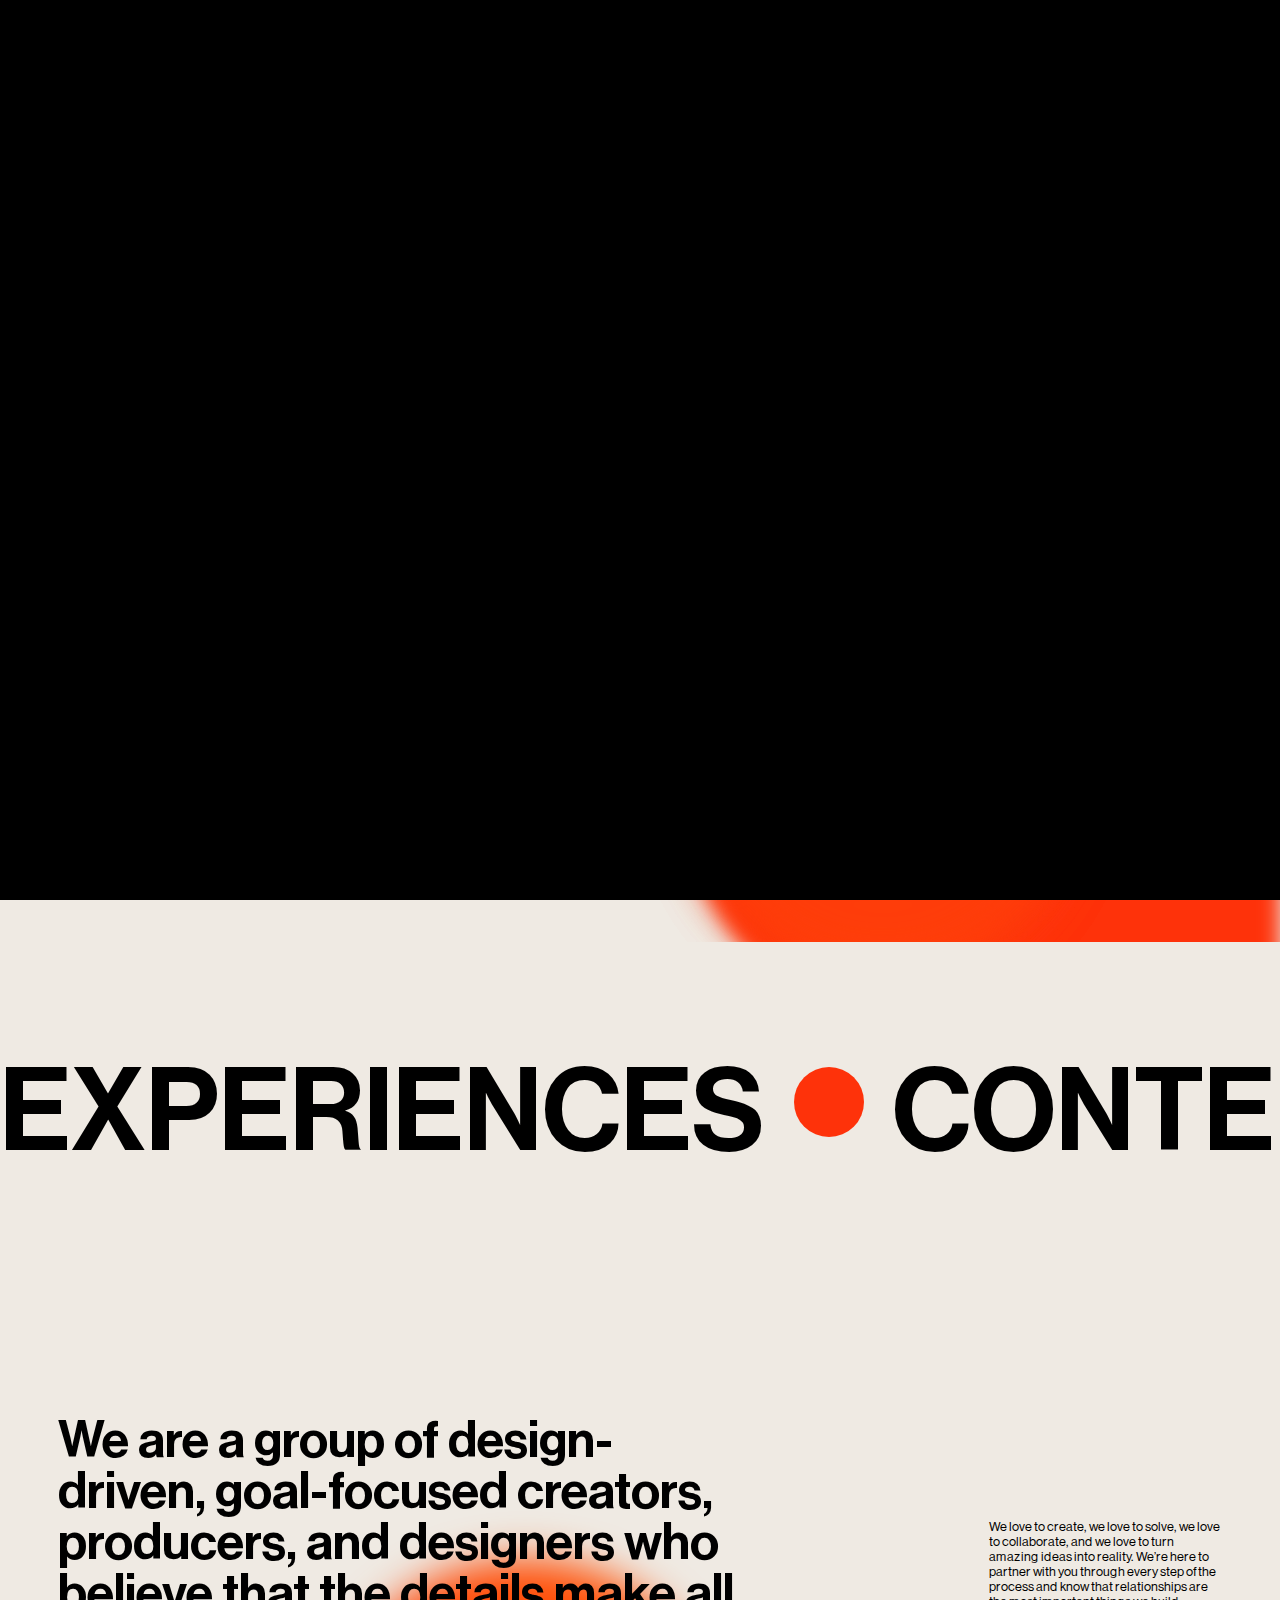
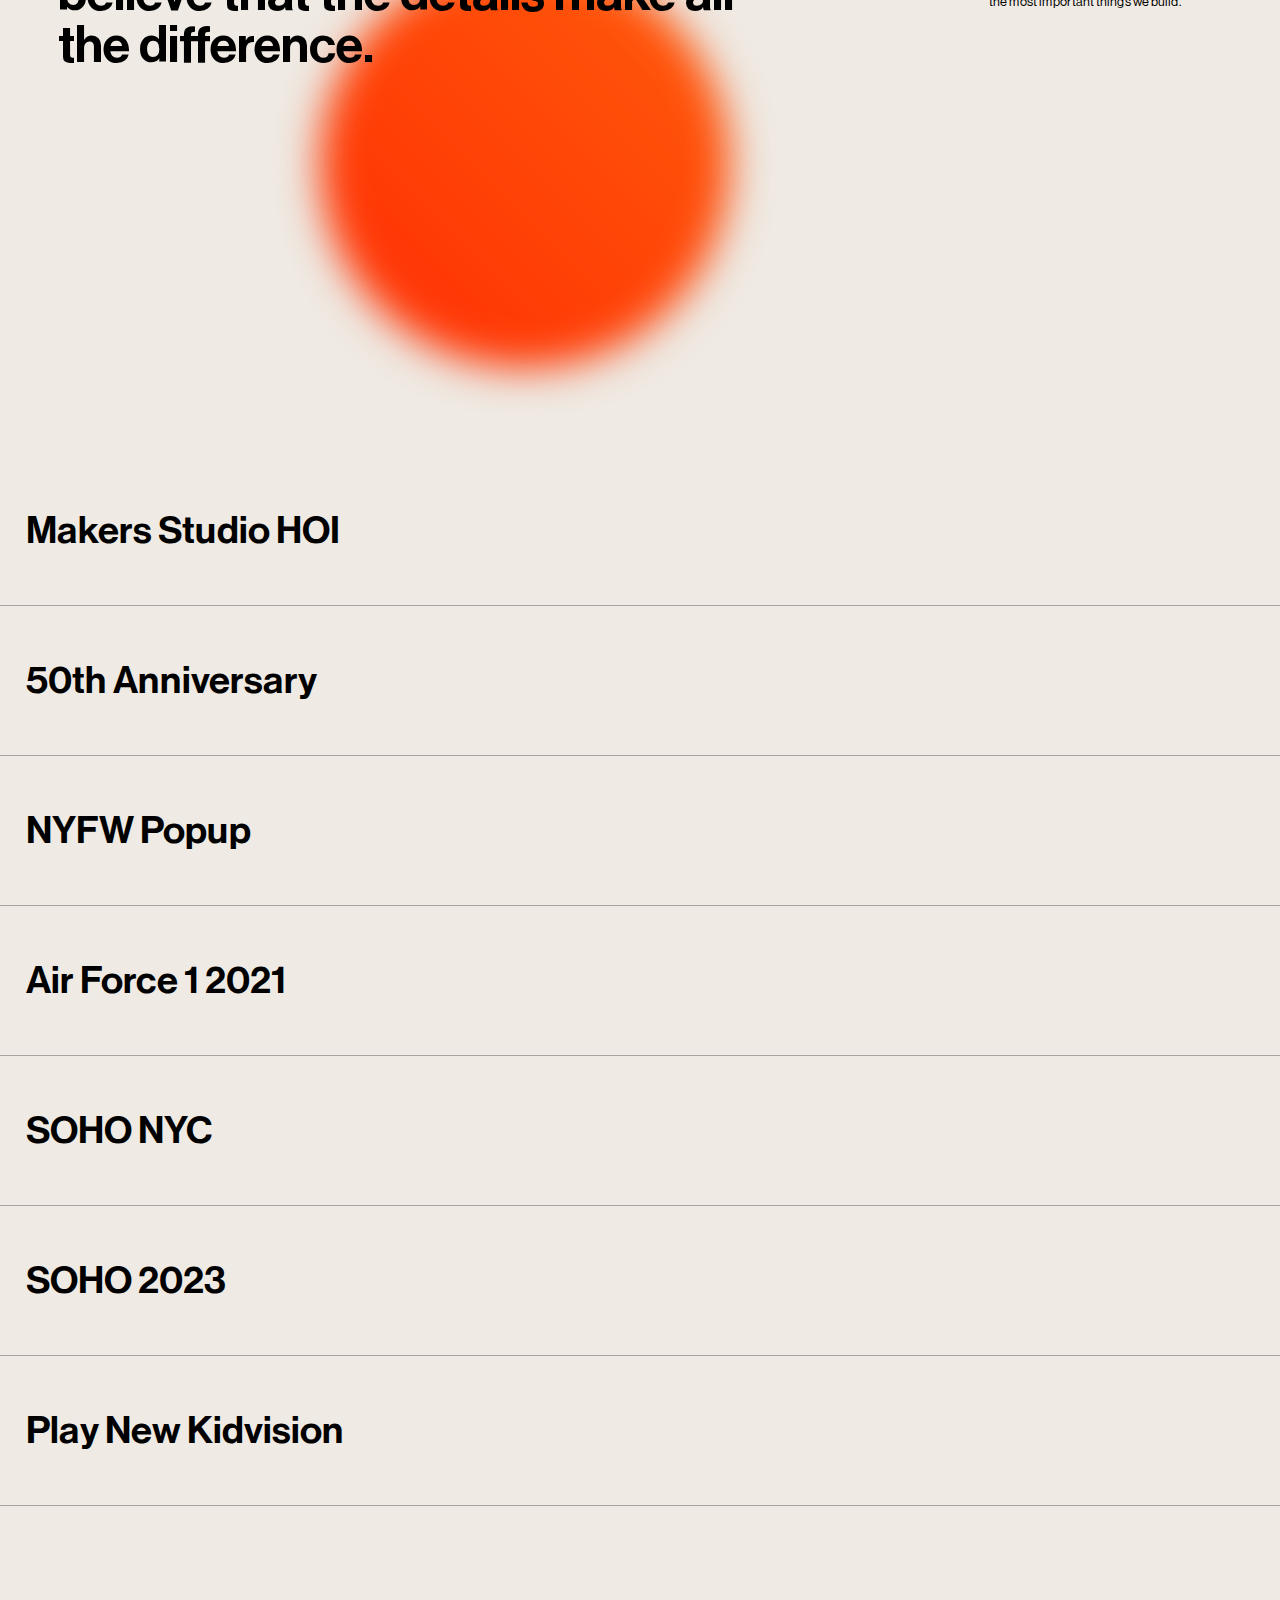
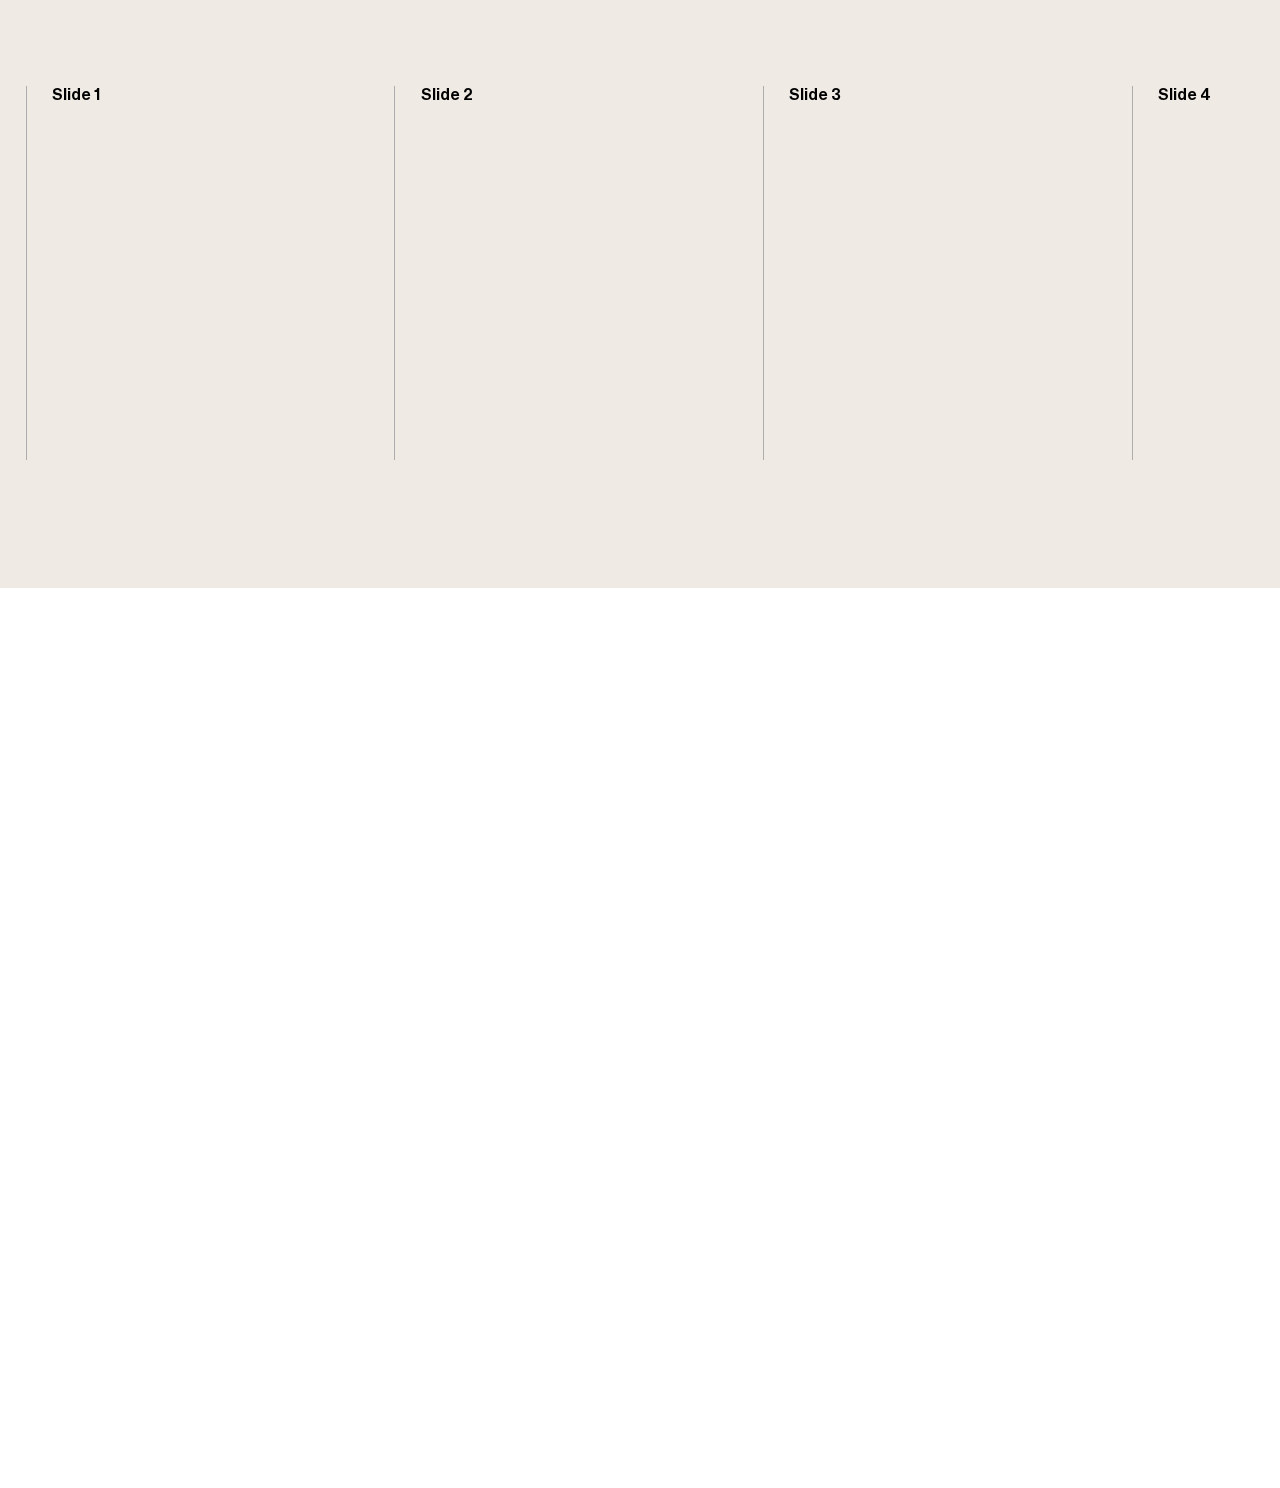
==== index.html @ a57de1b8 "second commit" ====
<!DOCTYPE html>
<html lang="en">

<head>
    <meta charset="UTF-8">
    <meta name="viewport" content="width=device-width, initial-scale=1.0">
    <title>Duo Studio</title>
    <link rel="shortcut icon" href="https://d33wubrfki0l68.cloudfront.net/439bf938233c24af021ffe6d206cd42f546e1143/ff4ed/assets/logo.svg" type="image/x-icon">
    <link rel="stylesheet" href="https://cdn.jsdelivr.net/npm/locomotive-scroll@3.5.4/dist/locomotive-scroll.css">
    <link rel="stylesheet" href="https://cdn.jsdelivr.net/npm/swiper@11/swiper-bundle.min.css" />
    <link rel="stylesheet" href="style.css">
</head>

<body>
    <div id="loader">
        <h1>ENVIRONMENTS</h1>
        <h1>EXPERIENCES</h1>
        <h1>CONTENT</h1>
    </div>
    <div id="fixed-image">

    </div>
    <div id="main">

        <div id="page1">
            <nav>
                <img src="duo.png"
                    alt="">
                <div id="nav-part2">
                    <h4><a href="#">Work</a></h4>
                    <h4><a href="#">Studio</a></h4>
                    <h4><a href="#">Contact</a></h4>
                </div>
                <h3>Menu</h3>
            </nav>
            <div id="center">
                <div id="left">
                    <h3>Duo Studio is a multi-disciplinary studio focused on creating unique, end-to-end experiences and
                        environments.</h3>
                </div>
                <div id="right">
                    <h1>SPACES <br>
                        THAT <br>
                        INSPIRE</h1>
                </div>

            </div>
            <div id="hero-shape">
                <div id="hero-1"></div>
                <div id="hero-2"></div>
                <div id="hero-3"></div>
            </div>
            <video autoplay loop muted src="./video.mp4"></video>
        </div>
        <div id="page2">
            <div id="moving-text">
                <div class="con">
                    <h1>EXPERIENCES</h1>
                    <div id="gola"></div>
                    <h1>CONTENT</h1>
                    <div id="gola"></div>
                    <h1>ENVIRONMENTS</h1>
                    <div id="gola"></div>
                </div>
                <div class="con">
                    <h1>EXPERIENCES</h1>
                    <div id="gola"></div>
                    <h1>CONTENT</h1>
                    <div id="gola"></div>
                    <h1>ENVIRONMENTS</h1>
                    <div id="gola"></div>
                </div>
                <div class="con">
                    <h1>EXPERIENCES</h1>
                    <div id="gola"></div>
                    <h1>CONTENT</h1>
                    <div id="gola"></div>
                    <h1>ENVIRONMENTS</h1>
                    <div id="gola"></div>
                </div>
            </div>
            <div id="page2-bottom">
                <h1>We are a group of design- driven, goal-focused creators,  producers, and designers who
                    believe that the details  make all the difference.</h1>
                <div id="bottom-part2">
                    <img src="https://uploads-ssl.webflow.com/64d3dd9edfb41666c35b15b7/64d3dd9edfb41666c35b15d1_Holding_thumb-p-500.jpg"
                        alt="">
                    <p>We love to create, we love to solve, we love to collaborate, and we love to turn amazing ideas
                        into reality. We’re here to partner with you through every step of the process and know that
                        relationships are the most important things we build.</p>
                </div>
            </div>
            <div id="gooey">

            </div>
        </div>
        <div id="page3">
            <div id="elem-container">
                <div id="elem1" class="elem"
                    data-image="https://images.unsplash.com/photo-1701001308648-7b731a52b8d7?w=500&auto=format&fit=crop&q=60&ixlib=rb-4.0.3&ixid=M3wxMjA3fDB8MHxlZGl0b3JpYWwtZmVlZHwxNHx8fGVufDB8fHx8fA%3D%3D">
                    <div class="overlay"></div>
                    <h2>Makers Studio HOI</h2>
                </div>
                <div class="elem"
                    data-image="https://images.unsplash.com/photo-1700975928909-da4a46227a47?w=500&auto=format&fit=crop&q=60&ixlib=rb-4.0.3&ixid=M3wxMjA3fDB8MHxlZGl0b3JpYWwtZmVlZHw0fHx8ZW58MHx8fHx8">
                    <div class="overlay"></div>
                    <h2>50th Anniversary</h2>
                </div>
                <div class="elem"
                    data-image="https://images.unsplash.com/photo-1701077137611-9be394bf62f0?w=500&auto=format&fit=crop&q=60&ixlib=rb-4.0.3&ixid=M3wxMjA3fDB8MHxlZGl0b3JpYWwtZmVlZHwyMHx8fGVufDB8fHx8fA%3D%3D">
                    <div class="overlay"></div>
                    <h2>NYFW Popup</h2>
                </div>
                <div class="elem"
                    data-image="https://images.unsplash.com/photo-1701014159309-4a8b84faadfe?w=500&auto=format&fit=crop&q=60&ixlib=rb-4.0.3&ixid=M3wxMjA3fDB8MHxlZGl0b3JpYWwtZmVlZHwxOXx8fGVufDB8fHx8fA%3D%3D">
                    <div class="overlay"></div>
                    <h2>Air Force 1 2021</h2>
                </div>
                <div class="elem"
                    data-image="https://images.unsplash.com/photo-1700924546093-f914fd5b8814?w=500&auto=format&fit=crop&q=60&ixlib=rb-4.0.3&ixid=M3wxMjA3fDB8MHxlZGl0b3JpYWwtZmVlZHwyOHx8fGVufDB8fHx8fA%3D%3D">
                    <div class="overlay"></div>
                    <h2>SOHO NYC</h2>
                </div>
                <div class="elem"
                    data-image="https://images.unsplash.com/photo-1700601437860-e66da79cf6d2?w=500&auto=format&fit=crop&q=60&ixlib=rb-4.0.3&ixid=M3wxMjA3fDB8MHxlZGl0b3JpYWwtZmVlZHw1OXx8fGVufDB8fHx8fA%3D%3D">
                    <div class="overlay"></div>
                    <h2>SOHO 2023</h2>
                </div>
                <div class="elem"
                    data-image="https://images.unsplash.com/photo-1700769025506-6c3dcb9ec9b7?w=500&auto=format&fit=crop&q=60&ixlib=rb-4.0.3&ixid=M3wxMjA3fDB8MHxlZGl0b3JpYWwtZmVlZHw2OXx8fGVufDB8fHx8fA%3D%3D">
                    <div class="overlay"></div>
                    <h2>Play New Kidvision</h2>
                </div>
            </div>
        </div>
        <div id="page4">
            <div class="swiper mySwiper">
                <div class="swiper-wrapper">
                    <div class="swiper-slide">Slide 1</div>
                    <div class="swiper-slide">Slide 2</div>
                    <div class="swiper-slide">Slide 3</div>
                    <div class="swiper-slide">Slide 4</div>
                    <div class="swiper-slide">Slide 5</div>
                    <div class="swiper-slide">Slide 6</div>
                    <div class="swiper-slide">Slide 7</div>
                </div>

            </div>
        </div>
        <div id="page5">

        </div>
        <div id="full-scr">
            <div id="full-div1">
                
            </div>
        </div>
    </div>
    <div id="footer">
        <div id="footer-div">

        </div>
        <h1 style="text-align: center;">DUO ST</h1>
        <div id="footer-bottom">

        </div>
    </div>
    <script src="https://cdn.jsdelivr.net/npm/locomotive-scroll@3.5.4/dist/locomotive-scroll.js"></script>
    <script src="https://cdn.jsdelivr.net/npm/swiper@11/swiper-bundle.min.js"></script>
    <script src="script.js"></script>
</body>

</html>
---- style.css ----
@font-face {
    font-family: neu;
    src: url(./NeueHaasDisplayMediu.ttf);
}

@font-face {
    font-family: neu;
    font-weight: 100;
    src: url(./NeueHaasDisplayLight.ttf);
}

@font-face {
    font-family: neu;
    font-weight: 200;
    src: url(./NeueHaasDisplayRoman.ttf);
}

* {
    margin: 0;
    padding: 0;
    box-sizing: border-box;
    font-family: neu;
}

html, body {
    height: 100%;
    width: 100%;
}

#main {
    /* background-color: #000; */
    position: relative;
    z-index: 10;
}

#page1 {
    min-height: 100vh;
    width: 100%;
    background-color: #EFEAE3;
    position: relative;
    padding: 0 2vw;
}

nav {
    padding: 2vw 0vw;
    width: 100%;
    /* background-color: red; */
    display: flex;
    align-items: center;
    position: relative;
    z-index: 100;
    justify-content: space-between;
}

#nav-part2 {
    display: flex;
    align-items: center;
    gap: 1vw;
}

#nav-part2 h4 {
    padding: 10px 20px;
    border: 1px solid #0000003c;
    border-radius: 50px;
    font-weight: 500;
    color: #000000bb;
    transition: all ease 0.4s;
    position: relative;
    font-size: 18px;
    overflow: hidden;
}

#nav-part2 h4::after {
    content: "";
    position: absolute;
    height: 100%;
    width: 100%;
    background-color: black;
    left: 0;
    bottom: -100%;
    border-radius: 50%;
    transition: all ease 0.4s;
}

#nav-part2 h4:hover::after {
    bottom: 0;
    border-radius: 0;
}

#nav-part2 h4 a {
    color: #000000bb;
    text-decoration: none;
    position: relative;
    z-index: 9;
}

#nav-part2 h4:hover a {
    color: #fff;
}

nav h3 {
    display: none;
}

#center {
    height: 65vh;
    width: 100%;
    /* background-color: orange; */
    display: flex;
    align-items: flex-end;
    justify-content: space-between;
    border-bottom: 1px solid #0000003c;
    padding-bottom: 2.5vw;
}

#left h3 {
    width: 25vw;
    font-size: 1.8vw;
    line-height: 2vw;
}

#center h1 {
    font-size: 10vw;
    text-align: right;
    line-height: 8vw;
}

#page1 video {
    position: relative;
    border-radius: 30px;
    margin-top: 4vw;
    width: 100%;
}

#hero-shape {
    position: absolute;
    width: 46vw;
    height: 36vw;
    right: 0;
    top: 65vh;
}

#hero-1 {
    background-color: #FE320A;
    height: 100%;
    width: 100%;
    border-top-left-radius: 50%;
    border-bottom-left-radius: 50%;
    filter: blur(10px);
    position: absolute;
}

#hero-2 {
    background: linear-gradient(#FE320A, #fe3f0a);

    height: 30vw;
    width: 30vw;
    border-radius: 50%;
    position: absolute;
    animation-name: anime2;
    animation-duration: 5s;
    animation-timing-function: linear;
    animation-iteration-count: infinite;
    animation-direction: alternate;
    filter: blur(25px);
}

#hero-3 {
    background: linear-gradient(#FE320A, #fe3f0a);
    height: 30vw;
    position: absolute;
    width: 30vw;
    border-radius: 50%;
    filter: blur(25px);
    animation-name: anime1;
    animation-duration: 5s;
    animation-timing-function: linear;
    animation-iteration-count: infinite;
    animation-direction: alternate;
}

@keyframes anime1 {
    from {
        transform: translate(55%, -3%);
    }

    to {
        transform: translate(0%, 10%);
    }
}

@keyframes anime2 {
    from {
        transform: translate(5%, -5%);
    }

    to {
        transform: translate(-20%, 30%);
    }
}

#page2 {
    min-height: 100vh;
    width: 100%;
    background-color: #EFEAE3;
    padding: 8vw 0;
    position: relative;
}

#moving-text {
    overflow-x: auto;
    white-space: nowrap;
}

#moving-text::-webkit-scrollbar {
    display: none;
}

.con {
    white-space: nowrap;
    display: inline-block;
    animation-name: move;
    animation-duration: 10s;
    animation-timing-function: linear;
    animation-iteration-count: infinite;
}

#moving-text h1 {
    font-size: 9vw;
    /* background-color: lightblue; */
    display: inline-block;
}

#gola {
    height: 70px;
    width: 70px;
    border-radius: 50%;
    display: inline-block;
    background-color: #FE320A;
    margin: 1vw 2vw;
}

@keyframes move {
    from {
        transform: translateX(0);
    }

    to {
        transform: translateX(-100%);
    }
}

#page2-bottom {
    height: 80vh;
    width: 100%;
    /* background-color: aliceblue; */
    padding: 4.5vw;
    display: flex;
    align-items: center;
    justify-content: space-between;
    position: relative;
    z-index: 9;
}

#page2-bottom h1 {
    font-size: 4vw;
    width: 60%;
    line-height: 4vw;
}

#bottom-part2 {
    width: 20%;
    /* background-color: aqua; */
}

#bottom-part2 img {
    width: 100%;
    border-radius: 15px;
}

#bottom-part2 p {
    font-weight: 200;
    margin-top: 2vw;
    font-size: 1vw;
}

#page2 #gooey {
    height: 32vw;
    width: 32vw;
    position: absolute;
    border-radius: 50%;
    background: linear-gradient(to top right, #ff2d03, #ff5c0b);
    /* background: linear-gradient(to top right,red,blue); */


    top: 58%;
    left: 25%;
    filter: blur(20px);
    animation-name: gooey;
    animation-duration: 6s;
    animation-iteration-count: infinite;
    animation-direction: alternate;
    animation-timing-function: ease-in-out;

}

@keyframes gooey {
    from {
        filter: blur(20px);
        transform: translate(10%, -10%) skew(0);
    }

    to {
        filter: blur(30px);
        transform: translate(-10%, 10%) skew(-12deg);
    }
}




#page3 {
    min-height: 100vh;
    width: 100%;
    background-color: #EFEAE3;
    padding: 4vw 0;
}

.elem {
    height: 150px;
    width: 100%;
    position: relative;

    border-bottom: 1px solid #38383864;
    overflow: hidden;
    display: flex;
    align-items: center;
    padding: 0 2vw;
}

.elem h2 {
    font-size: 3vw;
    position: relative;
    z-index: 9;
}

.elem .overlay {
    height: 100%;
    width: 100%;
    background-color: orange;
    position: absolute;
    left: 0;
    top: -100%;
    transition: all ease 0.25s;
}

.elem:hover .overlay {
    top: 0;
}



#fixed-image {
    height: 30vw;
    width: 24vw;
    /* background-color: red; */
    border-radius: 15px;
    position: fixed;
    z-index: 99;
    left: 50%;
    top: 25%;
    display: none;
    background-size: cover;
    background-position: center;
}

#page4 {
    height: 70vh;
    width: 100%;
    background-color: #EFEAE3;
    padding: 10vw 2vw;
}

.swiper {
    width: 100%;
    height: 100%;
}

.swiper-slide {
    width: 30%;
    border-left: 1px solid #aeadad;
    padding: 0 2vw;
}

#page5 {
    height: 100vh;
    width: 100%;
    /* background-color: #EFEAE3; */
}

#footer {
    position: fixed;
    height: 105vh;
    width: 100%;
    background-color: #000;
    color: #fff;
    z-index: 9;
    bottom: 0;
    display: flex;
    /* align-items: flex-end; */
    justify-content: flex-end;
    flex-direction: column;
    padding: 1vw 3vw;
}

#footer h1 {
    font-size: 23vw;
}

#footer-div {
    height: 20vh;
    width: 100%;
    background-color: red;
}

#footer-bottom {
    border-top: 1px solid #dadada;
    height: 10vh;
    width: 100%;
}

#full-scr {
    height: 100vh;
    width: 100%;
    background-color: #00000070;
    position: fixed;
    z-index: 99;
    top: -100%;
    transition: all ease 0.5s;
}

#full-div1 {
    height: 50%;
    width: 100%;
    background-color: #EFEAE3;
    border-bottom-left-radius: 20px;
    border-bottom-right-radius: 20px;

}

@media (max-width:600px) {

    #page1 {
        min-height: 100vh;
        width: 100vw;
        padding: 0 0vw;
    }

    nav {
        padding: 8vw 5vw;
        background-color: #EFEAE3;
        /* padding: 0 5vw; */
    }

    nav img {
        transition: all ease 0.2s;
        height: 9vh;
    }

    #nav-part2 {
        display: none;
    }

    nav h3 {
        display: block;
        padding: 3vw 5vw;
        border: 1px solid #ababab;
        border-radius: 50px;
        font-size: 4vw;
        font-weight: 200;
        padding-left: 10vw;
    }

    #center {
        height: 62vh;
        width: 100%;
        /* background-color: orange; */
        display: flex;
        align-items: flex-end;
        justify-content: space-between;
        border-bottom: 1px solid #0000003c;
        padding: 7vw 5vw;
        padding-bottom: 10vw;
        flex-direction: column-reverse;
        position: relative;
        z-index: 9;
    }

    #left h3 {
        width: 80%;
        font-size: 5.5vw;
        line-height: 6vw;
    }

    #center h1 {
        font-size: 17vw;
        text-align: right;
        line-height: 15vw;
    }

    #page1 video {
        position: relative;
        border-radius: 15px;
        margin-top: 4vw;
        height: 70vh;
        object-fit: cover;
        object-position: center;
        width: 92%;
        margin-left: 4%;
    }

    #page2 {
        min-height: 100vh;
        width: 100%;
        background-color: #EFEAE3;
        padding: 8vw 0;
        position: relative;
    }

    #moving-text {
        overflow-x: auto;
        white-space: nowrap;
    }

    #moving-text::-webkit-scrollbar {
        display: none;
    }

    .con {
        white-space: nowrap;
        display: inline-block;
        animation-name: move;
        animation-duration: 10s;
        animation-timing-function: linear;
        animation-iteration-count: infinite;
    }

    #moving-text h1 {
        font-size: 15vw;
        /* background-color: lightblue; */
        display: inline-block;
    }

    #gola {
        height: 25px;
        width: 25px;
        border-radius: 50%;
        display: inline-block;
        background-color: #FE320A;
        margin: 2vw 2vw;
    }

    #page2-bottom {
        height: 90vh;
        width: 100%;
        /* background-color: aliceblue; */
        padding: 10vw 4vw;
        display: flex;
        align-items: flex-start;
        justify-content: space-between;
        position: relative;
        flex-direction: column;
        z-index: 9;
    }

    #page2-bottom h1 {
        font-size: 8.2vw;
        width: 100%;
        line-height: 9vw;
    }

    #bottom-part2 {
        width: 70%;
        /* background-color: aqua; */
    }

    #bottom-part2 img {
        width: 100%;
        border-radius: 10px;
    }

    #bottom-part2 p {
        font-weight: 200;
        margin-top: 2vw;
        font-size: 3vw;
    }

    #page2 #gooey {
        height: 62vw;
        width: 62vw;
        position: absolute;
        border-radius: 50%;
        background: linear-gradient(to top right, #ff2d03, #ff5c0b);
        /* background: linear-gradient(to top right,red,blue); */


        top: 58%;
        left: 25%;
        filter: blur(20px);
        animation-name: gooey;
        animation-duration: 6s;
        animation-iteration-count: infinite;
        animation-direction: alternate;
        animation-timing-function: ease-in-out;

    }


}

#loader{
    height: 100%;
    width: 100%;
    background-color: #000;
    position: fixed;
    z-index: 999;
    top: 0;
    transition: all ease 0.7s;
    display: flex;
    align-items: center;
    justify-content: center;
}

#loader h1{
    font-size: 4vw;
    color: transparent;
    background: linear-gradient(to right,orange,orangered);
    -webkit-background-clip: text;
    position: absolute;
    opacity: 0;
    animation-name: load;
    animation-duration: 1s;
    animation-delay: 1s;
    animation-timing-function: linear;
}
#loader h1:nth-child(2){
    animation-delay: 2s;
}
#loader h1:nth-child(3){
    animation-delay: 3s;
}

@keyframes load {
    0%{
        opacity: 0;
    }
    10%{
        opacity: 1;
    }
    90%{
        opacity: 1;
    }
    100%{
        opacity: 0;
    }
}

@media (max-width:600px) {
    #loader h1{
        font-size: 9vw;
      
    }
}
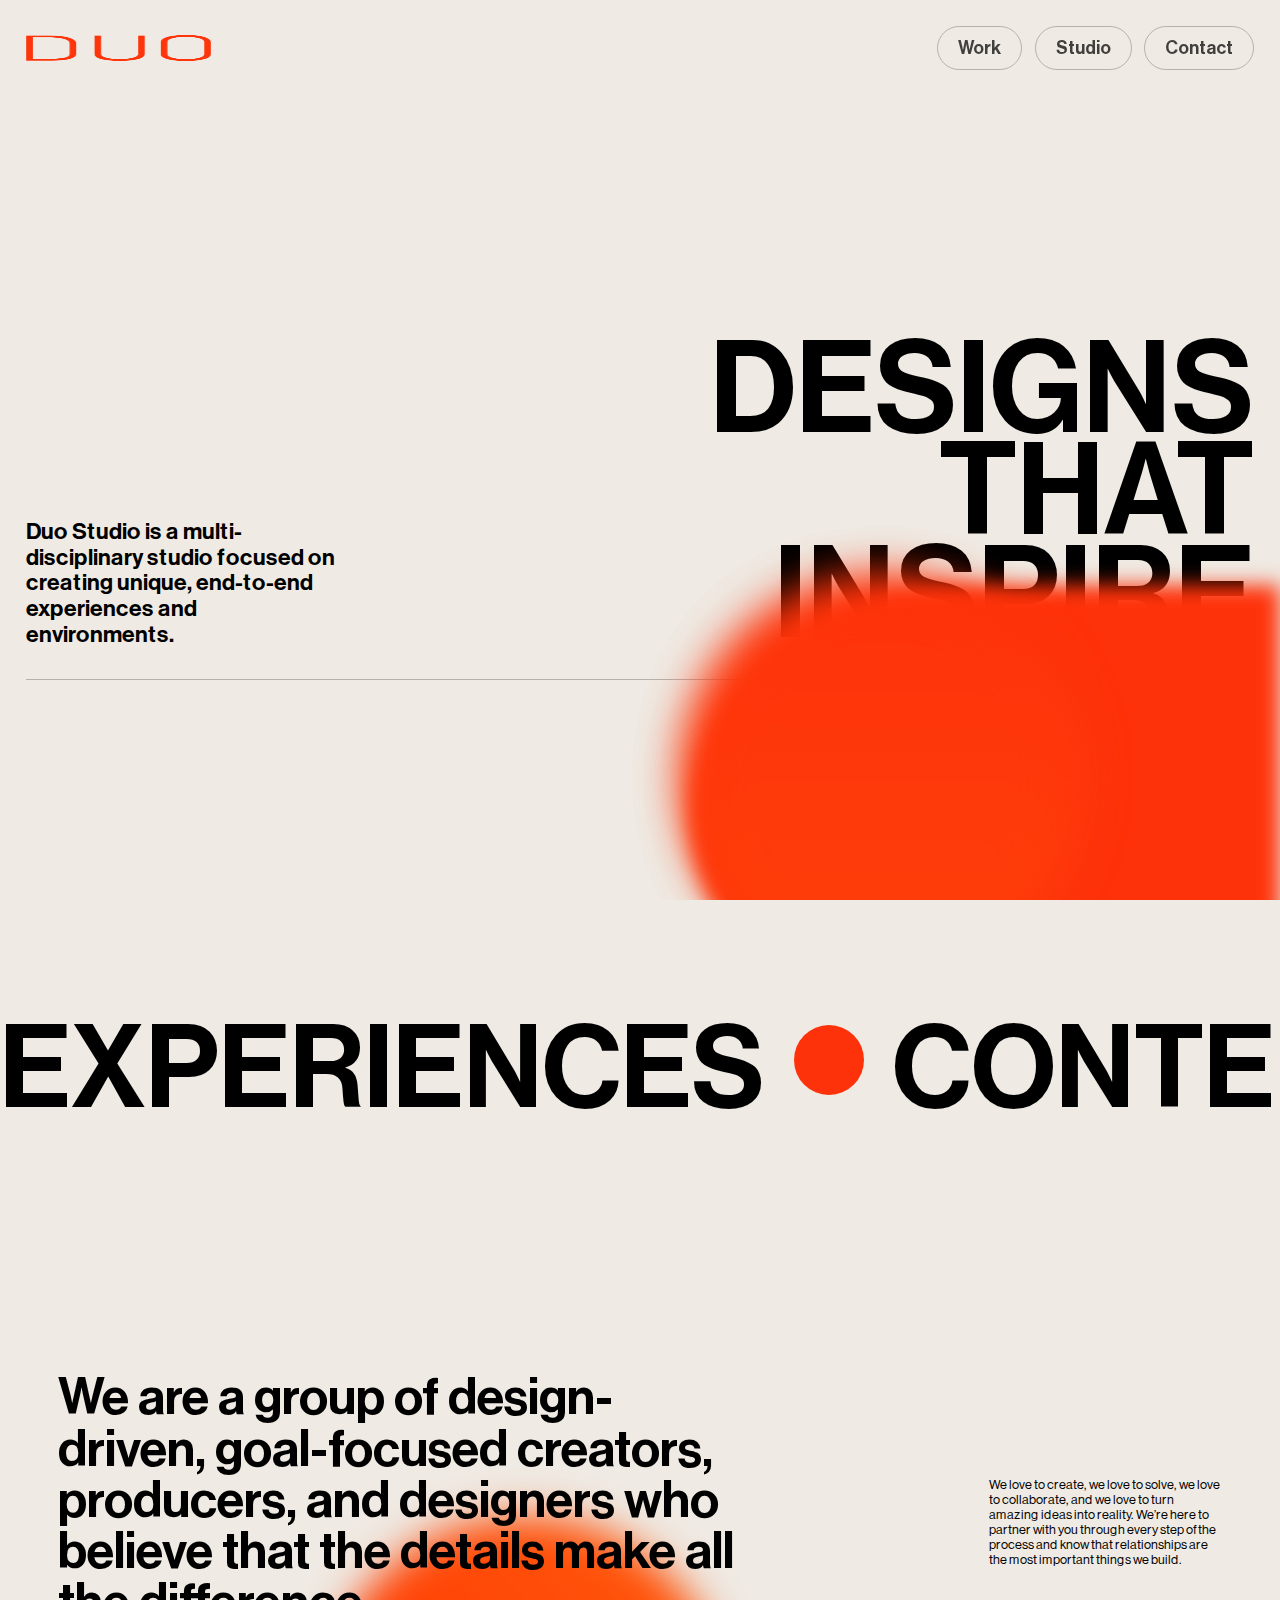
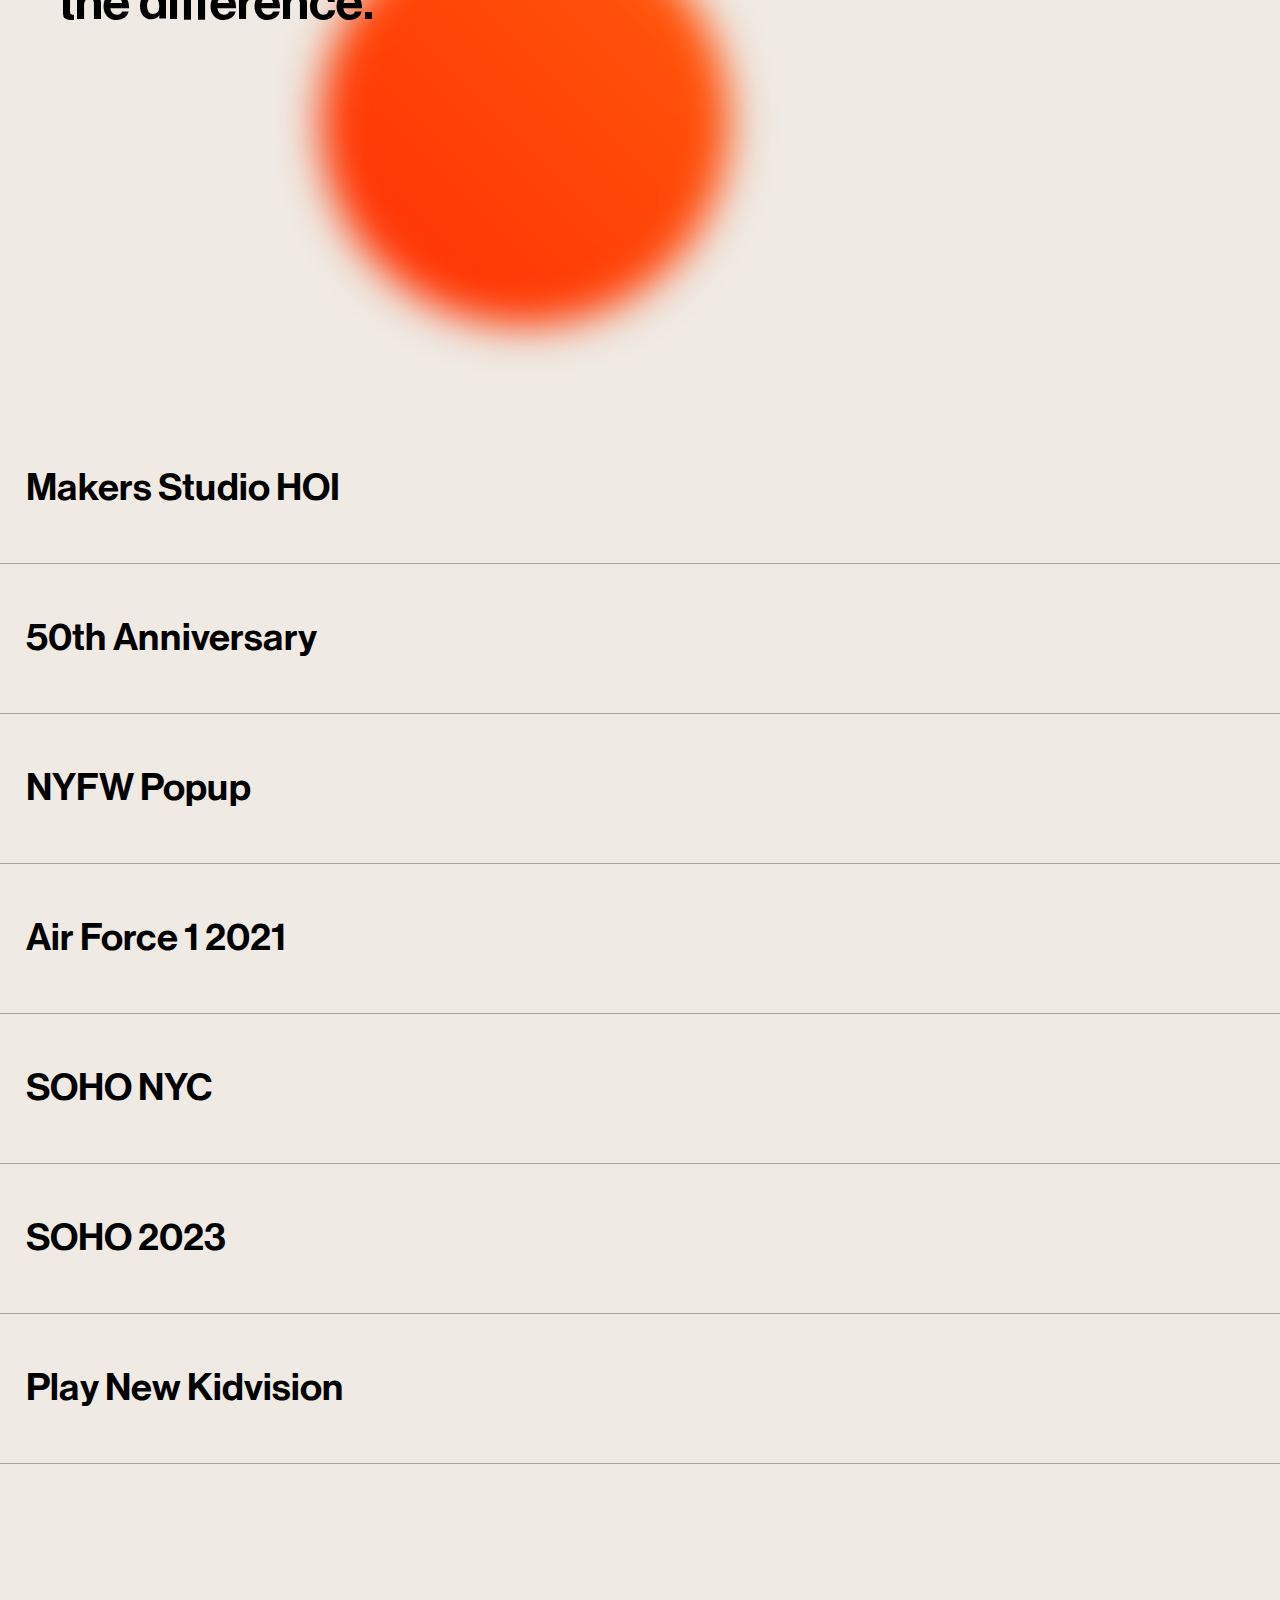
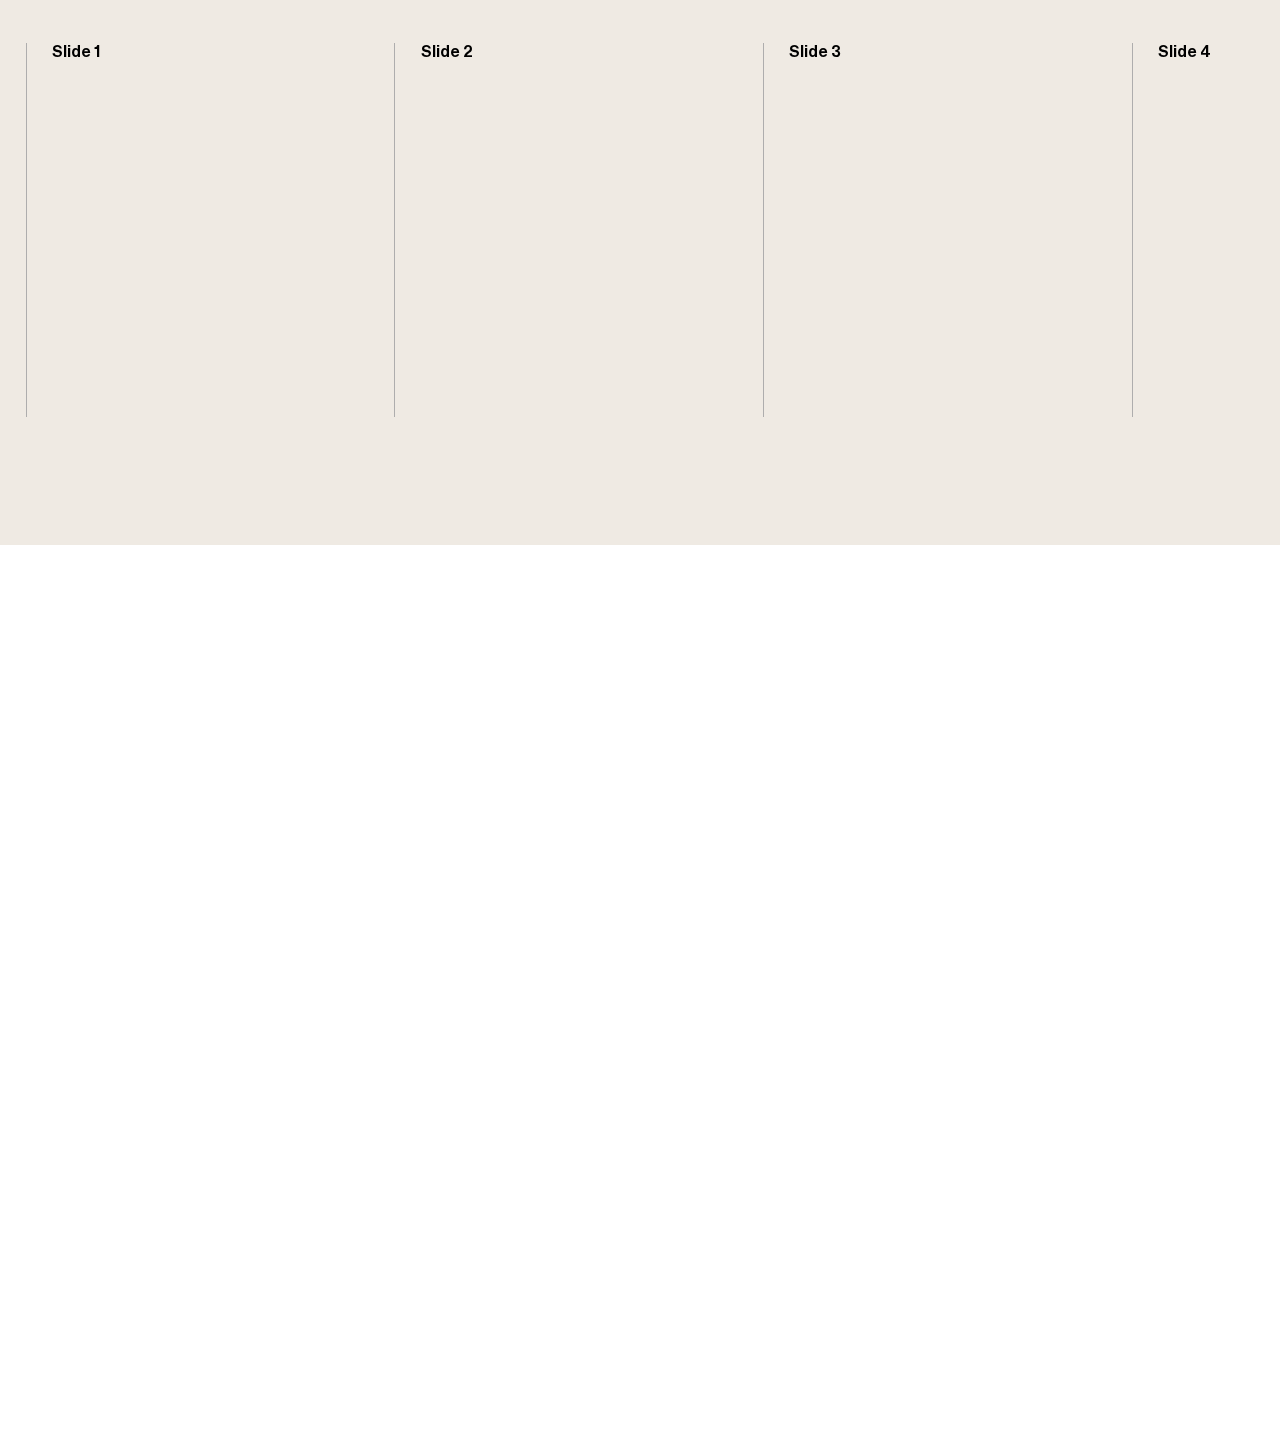
==== commit d83222f5: "updated logo" ====
--- a/index.html
+++ b/index.html
@@ -12,20 +12,21 @@
 </head>
 
 <body>
-    <div id="loader">
+    <!-- <div id="loader">
         <h1>ENVIRONMENTS</h1>
         <h1>EXPERIENCES</h1>
         <h1>CONTENT</h1>
-    </div>
+    </div> -->
     <div id="fixed-image">
 
     </div>
     <div id="main">
-
+ 
         <div id="page1">
             <nav>
-                <img src="duo.png"
-                    alt="">
+                <!-- <h1>DUO</h1> -->
+                <img src="images/png/logo-no-background.png"
+                    alt="" style="height: 2.9vh; width:14.5vw">
                 <div id="nav-part2">
                     <h4><a href="#">Work</a></h4>
                     <h4><a href="#">Studio</a></h4>
@@ -39,7 +40,7 @@
                         environments.</h3>
                 </div>
                 <div id="right">
-                    <h1>SPACES <br>
+                    <h1>DESIGNS <br>
                         THAT <br>
                         INSPIRE</h1>
                 </div>
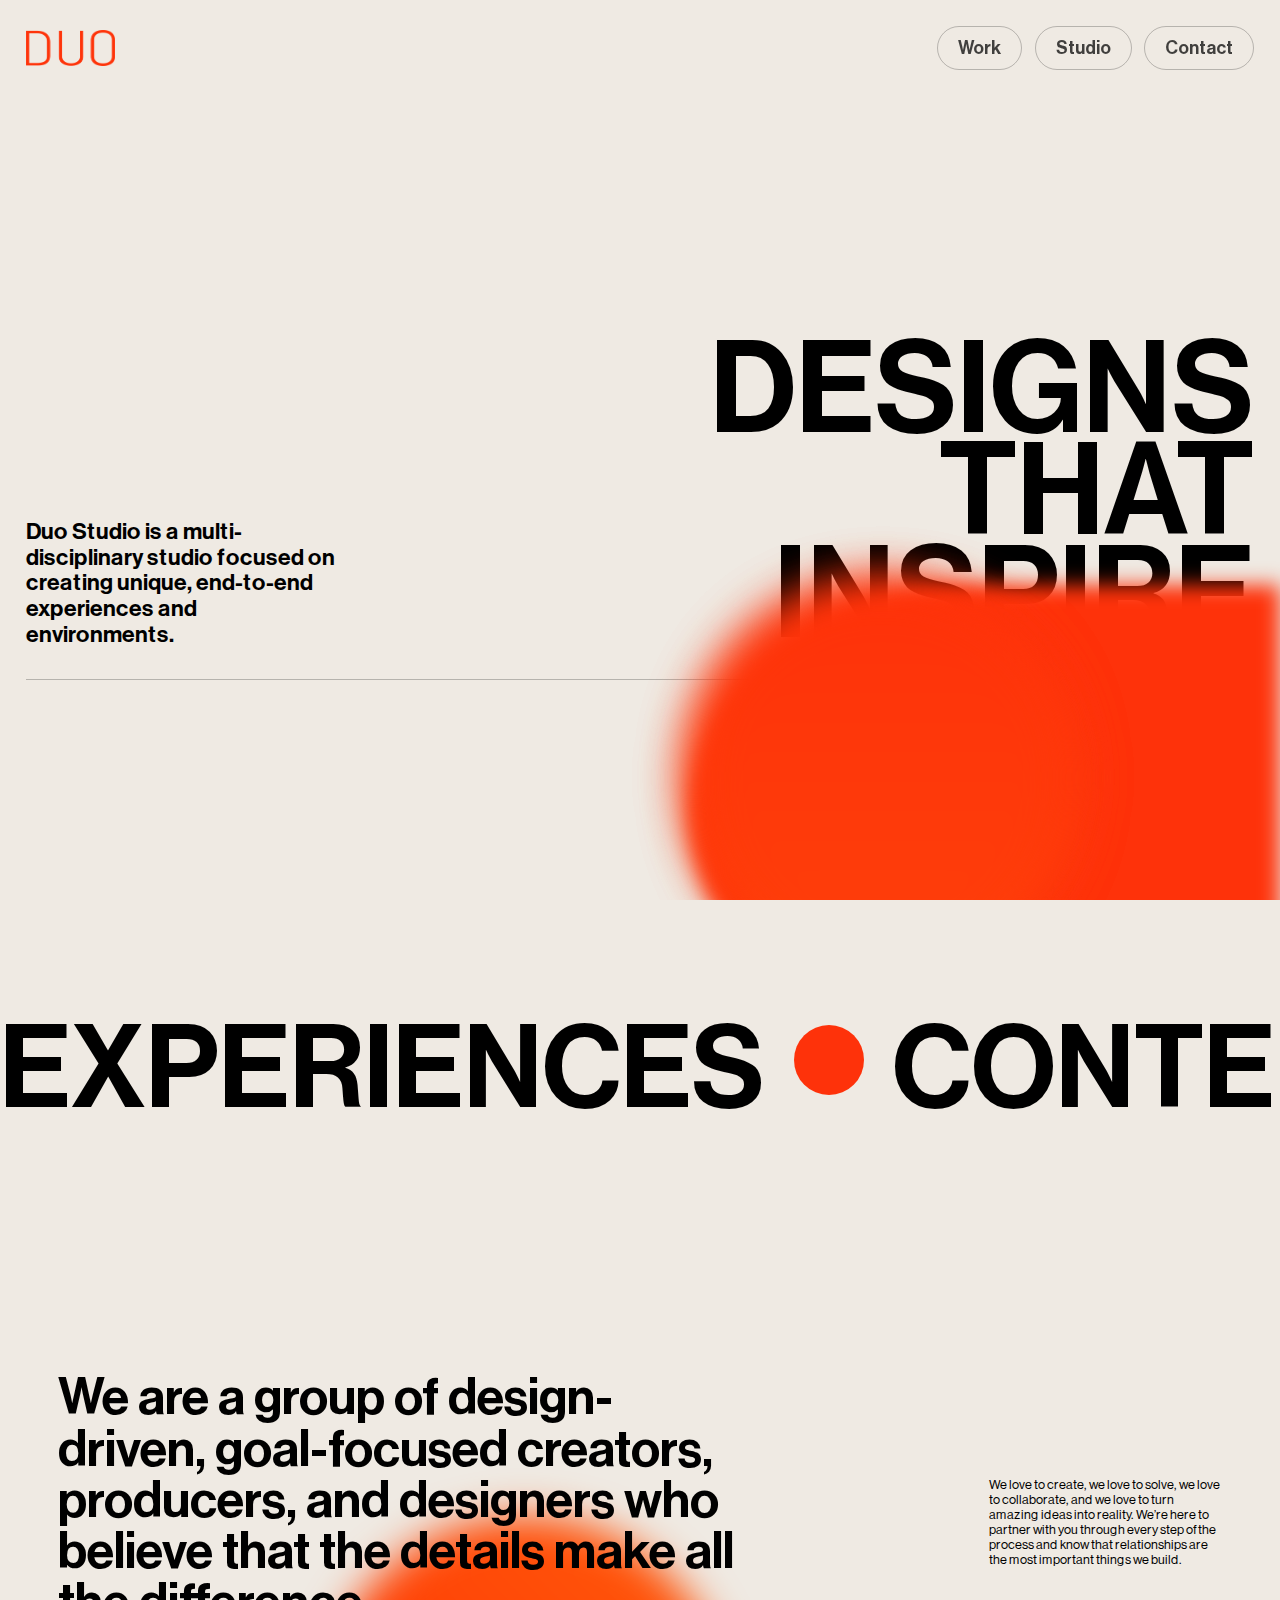
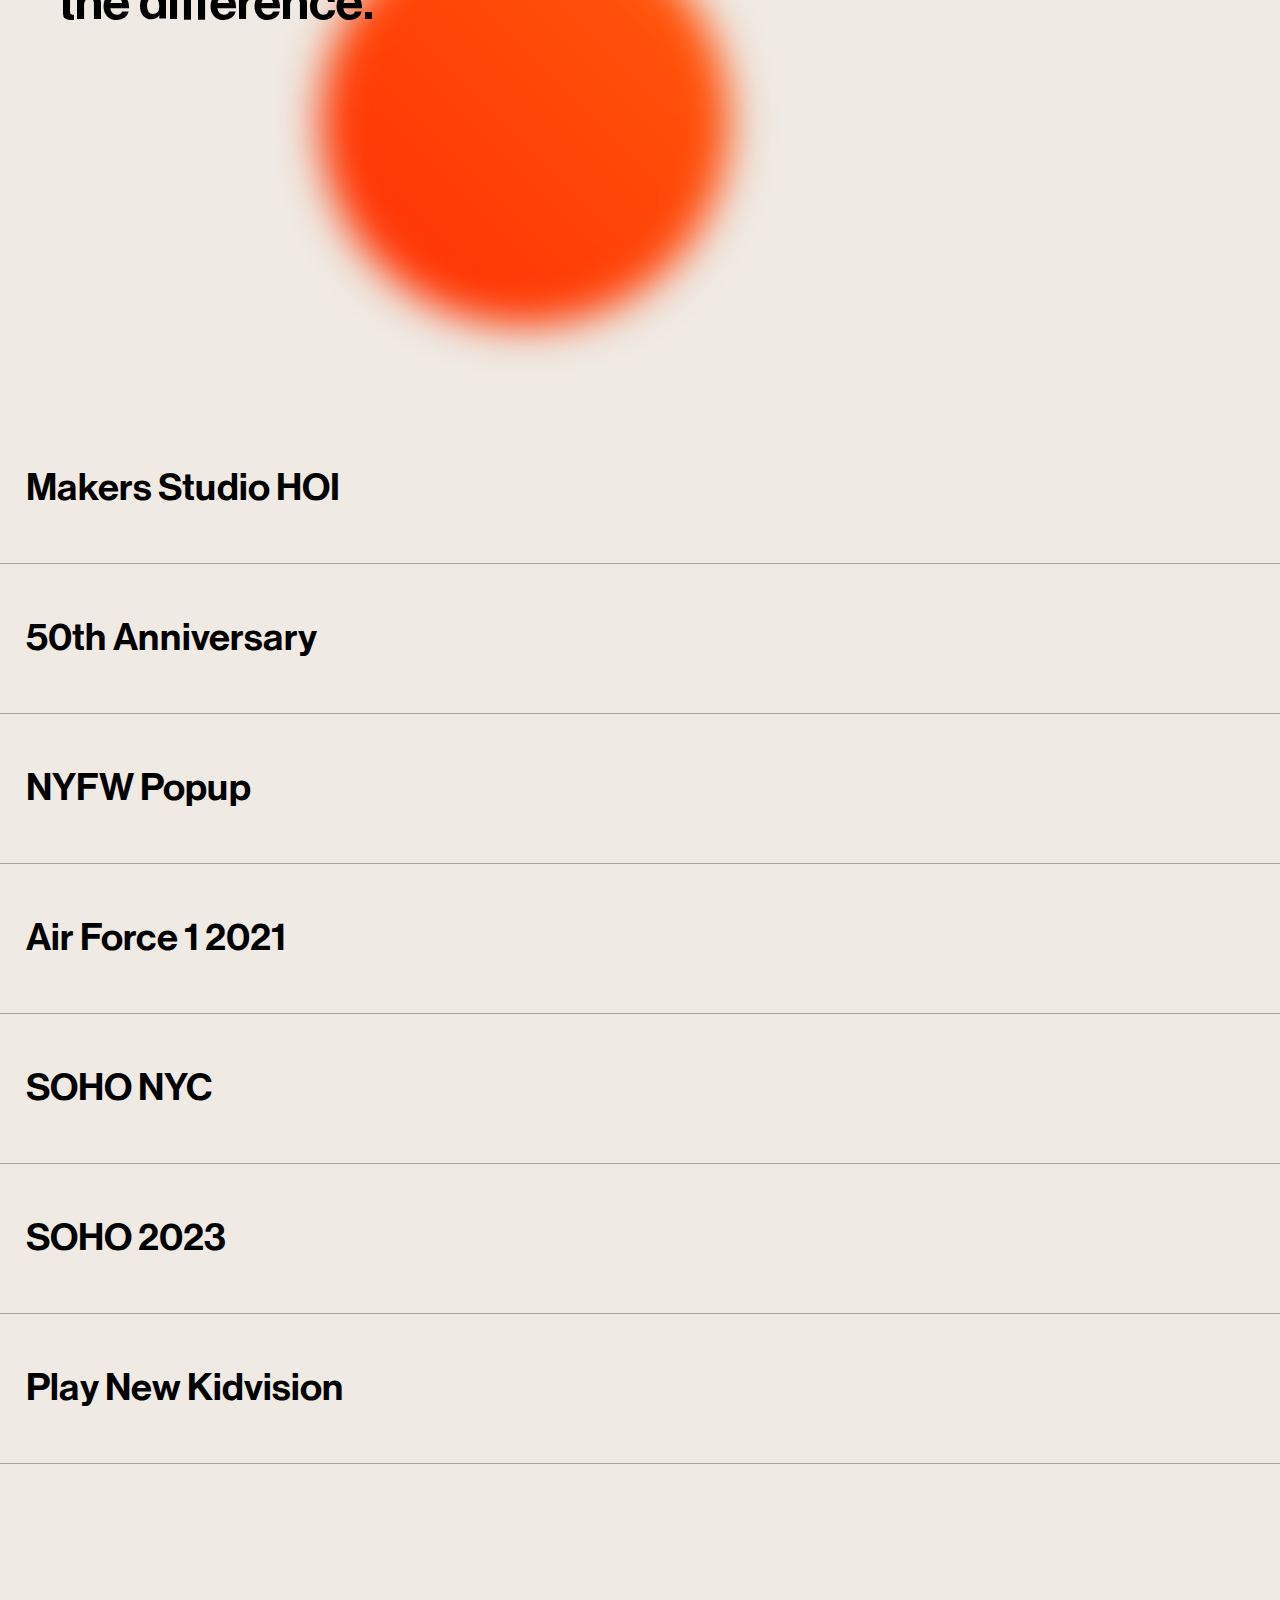
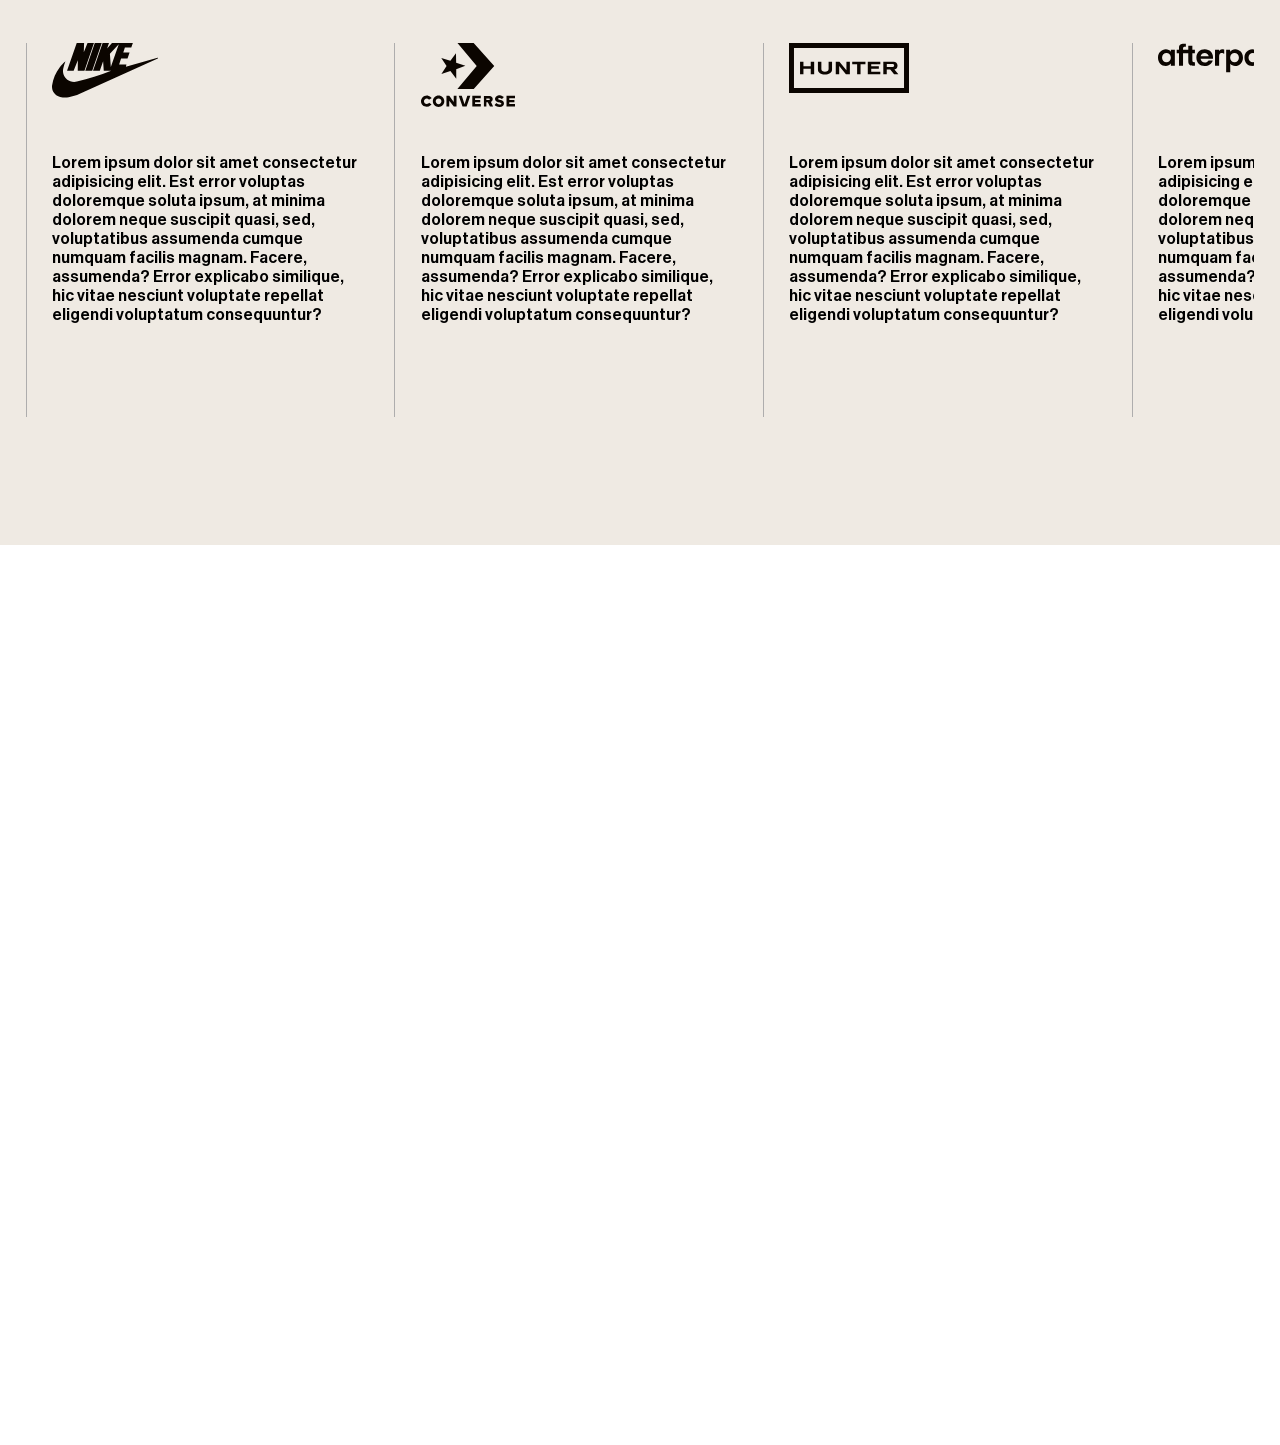
==== commit c7a34efa: "some updates" ====
--- a/index.html
+++ b/index.html
@@ -5,13 +5,15 @@
     <meta charset="UTF-8">
     <meta name="viewport" content="width=device-width, initial-scale=1.0">
     <title>Duo Studio</title>
-    <link rel="shortcut icon" href="https://d33wubrfki0l68.cloudfront.net/439bf938233c24af021ffe6d206cd42f546e1143/ff4ed/assets/logo.svg" type="image/x-icon">
+    <link rel="shortcut icon" href="images/png/logo-no-background.png" type="image/x-icon">
     <link rel="stylesheet" href="https://cdn.jsdelivr.net/npm/locomotive-scroll@3.5.4/dist/locomotive-scroll.css">
     <link rel="stylesheet" href="https://cdn.jsdelivr.net/npm/swiper@11/swiper-bundle.min.css" />
     <link rel="stylesheet" href="style.css">
 </head>
 
 <body>
+    <div class="cursor"></div>
+
     <!-- <div id="loader">
         <h1>ENVIRONMENTS</h1>
         <h1>EXPERIENCES</h1>
@@ -26,11 +28,11 @@
             <nav>
                 <!-- <h1>DUO</h1> -->
                 <img src="images/png/logo-no-background.png"
-                    alt="" style="height: 2.9vh; width:14.5vw">
+                    alt="" style="height: 4vh; width:7vw">
                 <div id="nav-part2">
                     <h4><a href="#">Work</a></h4>
                     <h4><a href="#">Studio</a></h4>
-                    <h4><a href="#">Contact</a></h4>
+                    <h4><a href="contact.html">Contact</a></h4>
                 </div>
                 <h3>Menu</h3>
             </nav>
@@ -137,13 +139,41 @@
         <div id="page4">
             <div class="swiper mySwiper">
                 <div class="swiper-wrapper">
-                    <div class="swiper-slide">Slide 1</div>
-                    <div class="swiper-slide">Slide 2</div>
-                    <div class="swiper-slide">Slide 3</div>
-                    <div class="swiper-slide">Slide 4</div>
-                    <div class="swiper-slide">Slide 5</div>
-                    <div class="swiper-slide">Slide 6</div>
-                    <div class="swiper-slide">Slide 7</div>
+                    <div class="swiper-slide">
+                        <img src="images/nike.svg" alt="" srcset="">
+                        <br><br><br>
+                        <p>Lorem ipsum dolor sit amet consectetur adipisicing elit. Est error voluptas doloremque soluta ipsum, at minima dolorem neque suscipit quasi, sed, voluptatibus assumenda cumque numquam facilis magnam. Facere, assumenda? Error explicabo similique, hic vitae nesciunt voluptate repellat eligendi voluptatum consequuntur?</p>
+                    </div>
+                    <div class="swiper-slide">
+                        <img src="images/converse.svg" alt="" srcset="">
+                        <br><br><br>
+                        <p>Lorem ipsum dolor sit amet consectetur adipisicing elit. Est error voluptas doloremque soluta ipsum, at minima dolorem neque suscipit quasi, sed, voluptatibus assumenda cumque numquam facilis magnam. Facere, assumenda? Error explicabo similique, hic vitae nesciunt voluptate repellat eligendi voluptatum consequuntur?</p>
+                    </div>
+                    <div class="swiper-slide">
+                        <img src="images/hunter.svg" alt="" srcset="">
+                        <br><br><br>
+                        <p>Lorem ipsum dolor sit amet consectetur adipisicing elit. Est error voluptas doloremque soluta ipsum, at minima dolorem neque suscipit quasi, sed, voluptatibus assumenda cumque numquam facilis magnam. Facere, assumenda? Error explicabo similique, hic vitae nesciunt voluptate repellat eligendi voluptatum consequuntur?</p>
+                    </div>
+                    <div class="swiper-slide">
+                        <img src="images/afterpay.svg" alt="" srcset="">
+                        <br><br><br>
+                        <p>Lorem ipsum dolor sit amet consectetur adipisicing elit. Est error voluptas doloremque soluta ipsum, at minima dolorem neque suscipit quasi, sed, voluptatibus assumenda cumque numquam facilis magnam. Facere, assumenda? Error explicabo similique, hic vitae nesciunt voluptate repellat eligendi voluptatum consequuntur?</p>
+                    </div>
+                    <div class="swiper-slide">
+                        <img src="images/nike.svg" alt="" srcset="">
+                        <br><br><br>
+                        <p>Lorem ipsum dolor sit amet consectetur adipisicing elit. Est error voluptas doloremque soluta ipsum, at minima dolorem neque suscipit quasi, sed, voluptatibus assumenda cumque numquam facilis magnam. Facere, assumenda? Error explicabo similique, hic vitae nesciunt voluptate repellat eligendi voluptatum consequuntur?</p>
+                    </div>
+                    <div class="swiper-slide">
+                        <img src="images/converse.svg" alt="" srcset="">
+                        <br><br><br>
+                        <p>Lorem ipsum dolor sit amet consectetur adipisicing elit. Est error voluptas doloremque soluta ipsum, at minima dolorem neque suscipit quasi, sed, voluptatibus assumenda cumque numquam facilis magnam. Facere, assumenda? Error explicabo similique, hic vitae nesciunt voluptate repellat eligendi voluptatum consequuntur?</p>
+                    </div>
+                    <div class="swiper-slide">
+                        <img src="images/hunter.svg" alt="" srcset="">
+                        <br><br><br>
+                        <p>Lorem ipsum dolor sit amet consectetur adipisicing elit. Est error voluptas doloremque soluta ipsum, at minima dolorem neque suscipit quasi, sed, voluptatibus assumenda cumque numquam facilis magnam. Facere, assumenda? Error explicabo similique, hic vitae nesciunt voluptate repellat eligendi voluptatum consequuntur?</p>
+                    </div>
                 </div>
 
             </div>
@@ -157,6 +187,76 @@
             </div>
         </div>
     </div>
+
+    <!-- <footer class="footer">
+        <div class="spacer">
+
+        </div>
+        <div class="footer-component">
+            <div class="container is-1260">
+                <div class="footer_content">
+                    <div class="footer_menu_wrap">
+                        <a href="/work" class="footer_menu_link">Work</a>
+                        <a href="/studio" class="footer_menu_link">Studio</a>
+                        <a href="/contact" aria-current="page" class="footer_menu_link w--current">Contact</a>
+                    </div>
+                    <div class="newsletter_wrap">
+                        <div class="newsletter-heading_wrapper">
+                            <p class="text-size-large text-color-white">Get industry insights and creative inspiration straight to 
+                                 your inbox.</p>
+                                </div>
+                                <div class="form-wrapper">
+                                    <div class="form-block w-form">
+                                        <form id="email-form" name="email-form" data-name="Email Form" method="get" class="form" 
+                                         data-wf-page-id="64d3dd9edfb41666c35b15ae" data-wf-element-id="626ff2cb-0fc6-2b3c-7abf- 
+                                          541026a7f826">
+                                          <input class="text-field w-input" maxlength="256" name="email-2" data-name="Email 2" 
+                                           placeholder="Email address" type="email" id="email-2" required="">
+                                          <input type="submit" data-wait="Please wait..." class="submit-button w-button" 
+                                           value="Submit">
+                                        </form>
+                                        </div>
+                                    </div>
+                                </div>
+                            </div>
+                        </div>
+                    <   /div>
+                                        <div data-w-id="626ff2cb-0fc6-2b3c-7abf-541026a7f82f" class="footer-gradient_wrapper">
+                                            <div class="footer-shape-1">
+
+                                            </div>
+                                            <div class="footer-shape-2"></div>
+                                            <div class="footer-shape-3"></div>
+                                            <div class="footer-shape-4"></div></div>
+                                            <div class="footer-logo_wrapper">
+                                                <img src="../../assets-global.website- 
+                                                 files.com/64d3dd9edfb41666c35b15b7/64d3dd9edfb41666c35b15c6_Footer%20Logo.svg" 
+                                                  loading="lazy" alt="" class="footer-logo"></div>
+                                                  <div class="footer_links"><div class="footer-line-break"></div>
+                                                  <div class="footer_links_wrapper">
+                                                    <div class="footer_copyright">
+                                                        <p class="text-color-white">Copyright © Sundown Studio</p>
+                                                    </div>
+                                                    <div class="footer_location">
+                                                        <div class="location_icon">
+                                                            <img src="../../assets-global.website- 
+                                                             files.com/64d3dd9edfb41666c35b15b7/64d3dd9edfb41666c35b15cb_Globe.svg" 
+                                                              loading="lazy" alt="" class="image"></div>
+                                                              <p class="text-color- 
+                                                               white">Brooklyn, NY</p>
+                                                            </div>
+                                                            <div class="footer_socials">
+                                                                <a href="https://www.instagram.com/sundown_stdio/?hl=en" 
+                                                                target="_blank" class="footer-link animate-line">Instagram</a> 
+                                                             </div>
+                                                             <div class="footer_socials">
+                                                                <a href="https://www.linkedin.com/company/sundown-studio-creative/" 
+                                                                target="_blank" class="footer-link animate-line">LinkedIn</a>
+                                                            </div>
+                                                        </div>
+                                                    </div>
+                                                </div>
+                                            </footer> -->
     <div id="footer">
         <div id="footer-div">
 
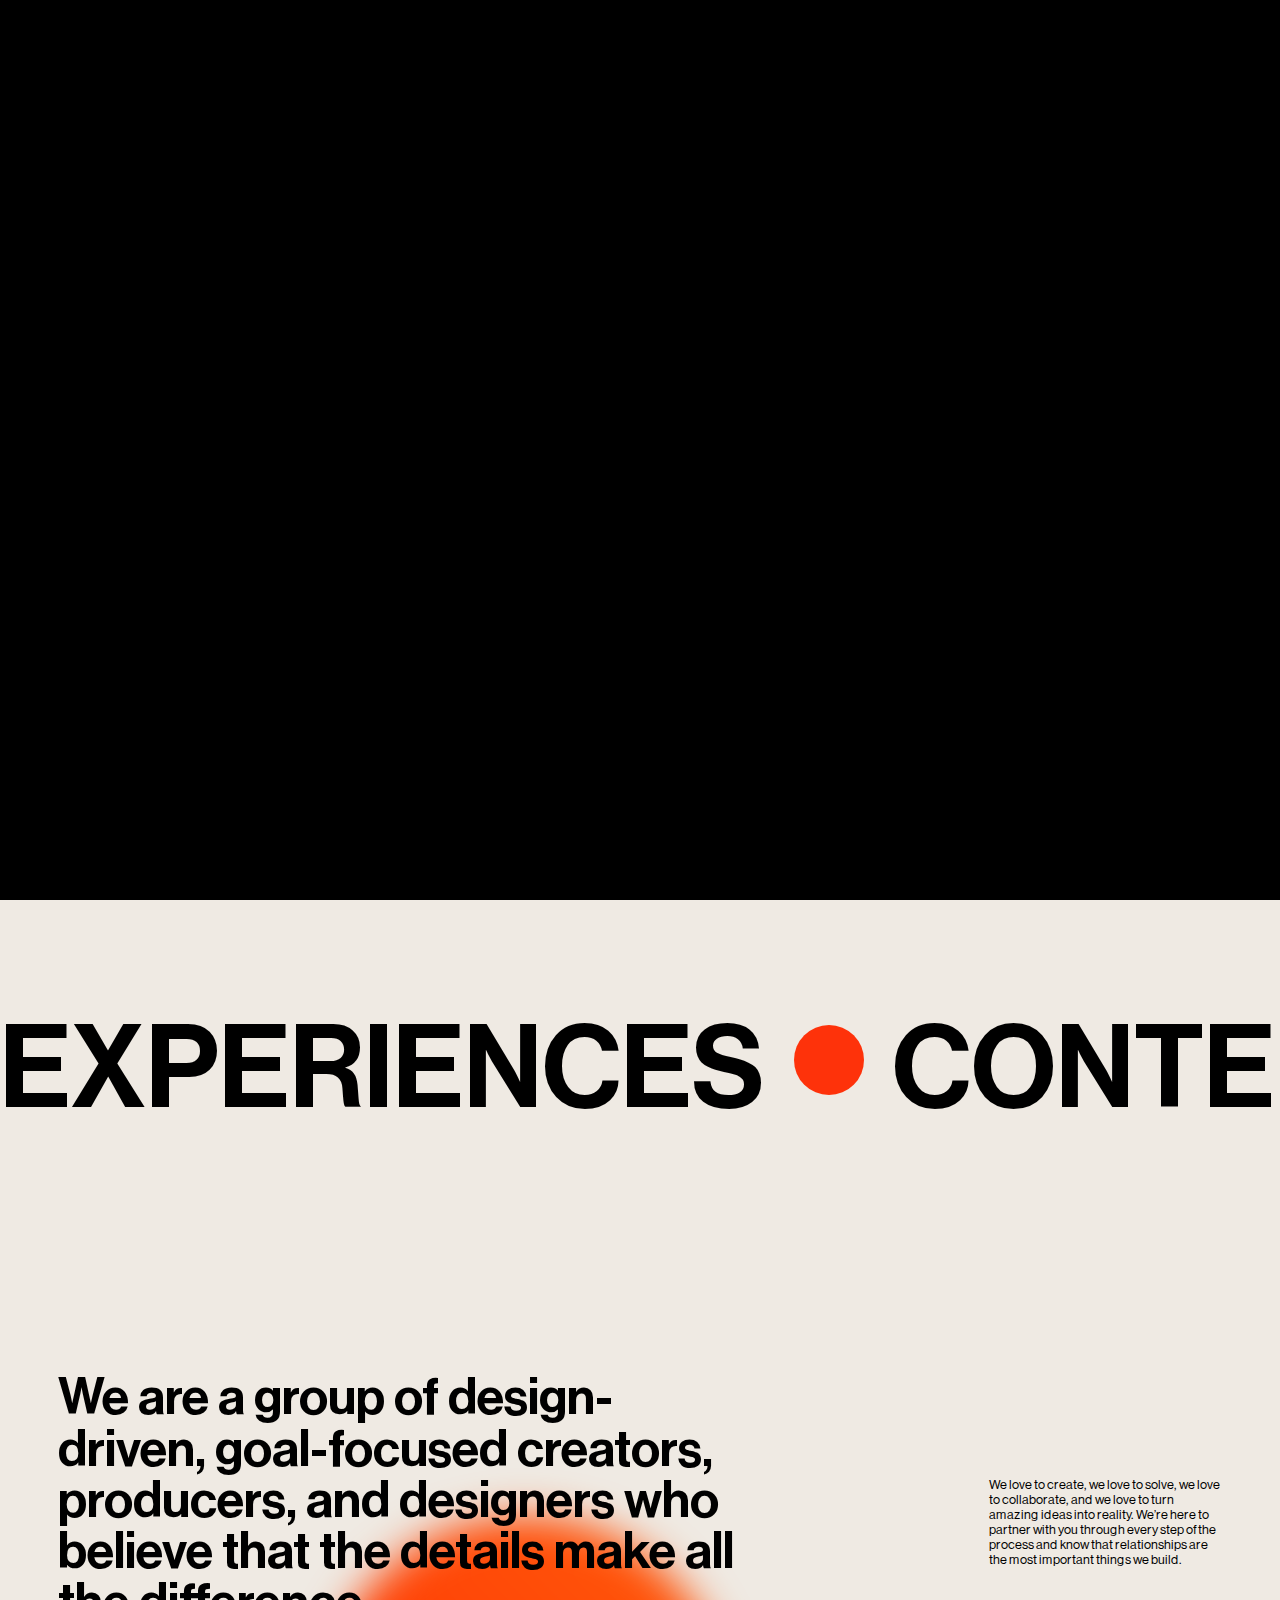
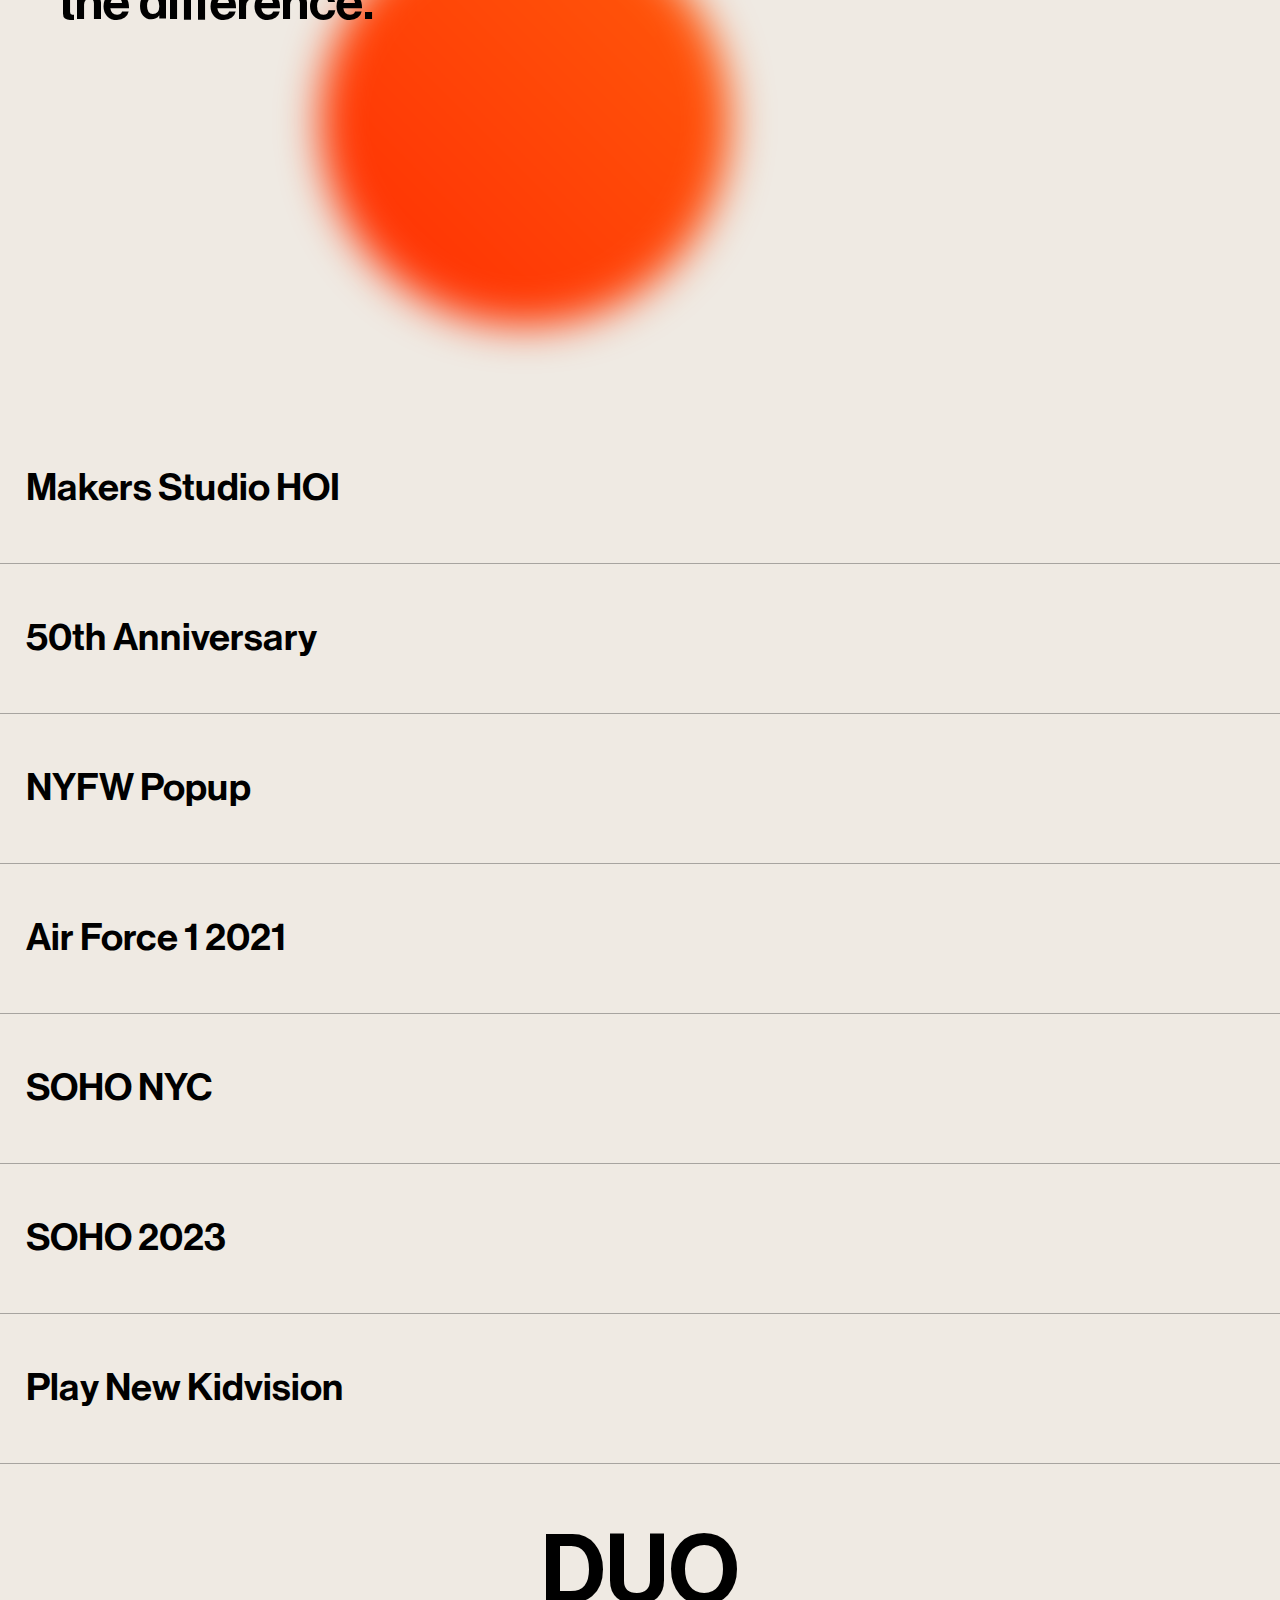
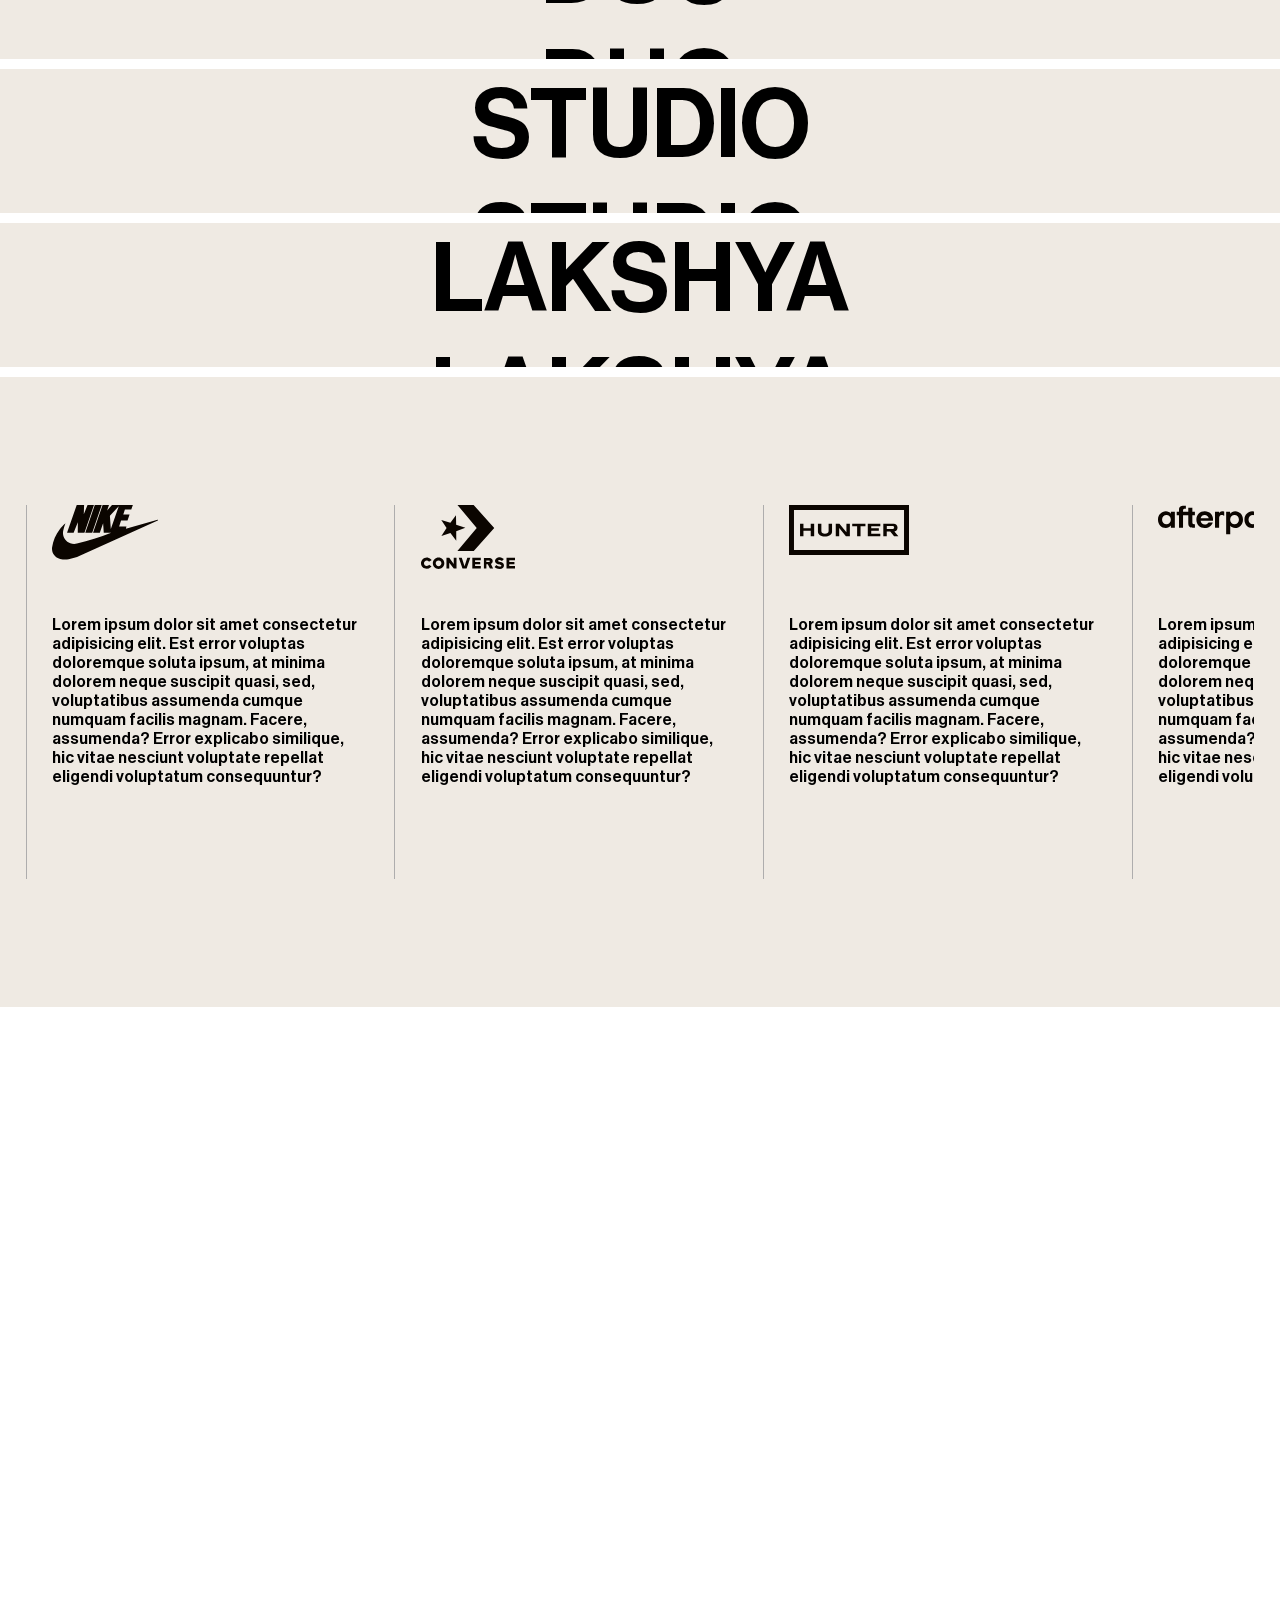
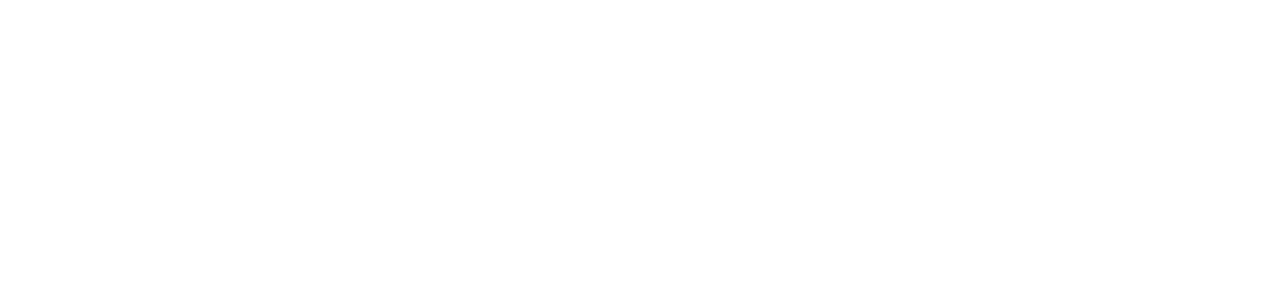
==== commit 43d066a1: "some changes" ====
--- a/index.html
+++ b/index.html
@@ -5,7 +5,7 @@
     <meta charset="UTF-8">
     <meta name="viewport" content="width=device-width, initial-scale=1.0">
     <title>Duo Studio</title>
-    <link rel="shortcut icon" href="images/png/logo-no-background.png" type="image/x-icon">
+    <link rel="shortcut icon" href="https://d33wubrfki0l68.cloudfront.net/439bf938233c24af021ffe6d206cd42f546e1143/ff4ed/assets/logo.svg" type="image/x-icon">
     <link rel="stylesheet" href="https://cdn.jsdelivr.net/npm/locomotive-scroll@3.5.4/dist/locomotive-scroll.css">
     <link rel="stylesheet" href="https://cdn.jsdelivr.net/npm/swiper@11/swiper-bundle.min.css" />
     <link rel="stylesheet" href="style.css">
@@ -14,11 +14,11 @@
 <body>
     <div class="cursor"></div>
 
-    <!-- <div id="loader">
+    <div id="loader">
         <h1>ENVIRONMENTS</h1>
         <h1>EXPERIENCES</h1>
         <h1>CONTENT</h1>
-    </div> -->
+    </div>
     <div id="fixed-image">
 
     </div>
@@ -27,8 +27,7 @@
         <div id="page1">
             <nav>
                 <!-- <h1>DUO</h1> -->
-                <img src="images/png/logo-no-background.png"
-                    alt="" style="height: 4vh; width:7vw">
+                <a href="index.html"><h2>DUO</h2></a>
                 <div id="nav-part2">
                     <h4><a href="#">Work</a></h4>
                     <h4><a href="#">Studio</a></h4>
@@ -136,6 +135,41 @@
                 </div>
             </div>
         </div>
+
+        <div class="page7">
+            <div class="element">
+                <img src="https://d33wubrfki0l68.cloudfront.net/3401770635e95968e300d88f8b9479ecbc008eeb/be2e5/assets/home/home-experience-1.webp"
+                    alt="">
+                <div class="text-div">
+                    <h1>DUO</h1>
+                    <h1>DUO</h1>
+                </div>
+                <img src="https://d33wubrfki0l68.cloudfront.net/188bb09da2a445d08ac5b4f706711772e50e8a17/e100a/assets/home/home-experience-2.webp"
+                    alt="">
+            </div>
+            <div class="element">
+                <img src="https://d33wubrfki0l68.cloudfront.net/3401770635e95968e300d88f8b9479ecbc008eeb/be2e5/assets/home/home-experience-1.webp"
+                    alt="">
+                <div class="text-div">
+                    <h1>STUDIO</h1>
+                    <h1>STUDIO</h1>
+                </div>
+                <img src="https://d33wubrfki0l68.cloudfront.net/188bb09da2a445d08ac5b4f706711772e50e8a17/e100a/assets/home/home-experience-2.webp"
+                    alt="">
+            </div>
+            <div class="element">
+                <img src="https://d33wubrfki0l68.cloudfront.net/3401770635e95968e300d88f8b9479ecbc008eeb/be2e5/assets/home/home-experience-1.webp"
+                    alt="">
+                <div class="text-div">
+                    <h1>LAKSHYA</h1>
+                    <h1>LAKSHYA</h1>
+                </div>
+                <img src="https://d33wubrfki0l68.cloudfront.net/188bb09da2a445d08ac5b4f706711772e50e8a17/e100a/assets/home/home-experience-2.webp"
+                    alt="">
+            </div>
+
+        </div>
+
         <div id="page4">
             <div class="swiper mySwiper">
                 <div class="swiper-wrapper">
@@ -187,76 +221,6 @@
             </div>
         </div>
     </div>
-
-    <!-- <footer class="footer">
-        <div class="spacer">
-
-        </div>
-        <div class="footer-component">
-            <div class="container is-1260">
-                <div class="footer_content">
-                    <div class="footer_menu_wrap">
-                        <a href="/work" class="footer_menu_link">Work</a>
-                        <a href="/studio" class="footer_menu_link">Studio</a>
-                        <a href="/contact" aria-current="page" class="footer_menu_link w--current">Contact</a>
-                    </div>
-                    <div class="newsletter_wrap">
-                        <div class="newsletter-heading_wrapper">
-                            <p class="text-size-large text-color-white">Get industry insights and creative inspiration straight to 
-                                 your inbox.</p>
-                                </div>
-                                <div class="form-wrapper">
-                                    <div class="form-block w-form">
-                                        <form id="email-form" name="email-form" data-name="Email Form" method="get" class="form" 
-                                         data-wf-page-id="64d3dd9edfb41666c35b15ae" data-wf-element-id="626ff2cb-0fc6-2b3c-7abf- 
-                                          541026a7f826">
-                                          <input class="text-field w-input" maxlength="256" name="email-2" data-name="Email 2" 
-                                           placeholder="Email address" type="email" id="email-2" required="">
-                                          <input type="submit" data-wait="Please wait..." class="submit-button w-button" 
-                                           value="Submit">
-                                        </form>
-                                        </div>
-                                    </div>
-                                </div>
-                            </div>
-                        </div>
-                    <   /div>
-                                        <div data-w-id="626ff2cb-0fc6-2b3c-7abf-541026a7f82f" class="footer-gradient_wrapper">
-                                            <div class="footer-shape-1">
-
-                                            </div>
-                                            <div class="footer-shape-2"></div>
-                                            <div class="footer-shape-3"></div>
-                                            <div class="footer-shape-4"></div></div>
-                                            <div class="footer-logo_wrapper">
-                                                <img src="../../assets-global.website- 
-                                                 files.com/64d3dd9edfb41666c35b15b7/64d3dd9edfb41666c35b15c6_Footer%20Logo.svg" 
-                                                  loading="lazy" alt="" class="footer-logo"></div>
-                                                  <div class="footer_links"><div class="footer-line-break"></div>
-                                                  <div class="footer_links_wrapper">
-                                                    <div class="footer_copyright">
-                                                        <p class="text-color-white">Copyright © Sundown Studio</p>
-                                                    </div>
-                                                    <div class="footer_location">
-                                                        <div class="location_icon">
-                                                            <img src="../../assets-global.website- 
-                                                             files.com/64d3dd9edfb41666c35b15b7/64d3dd9edfb41666c35b15cb_Globe.svg" 
-                                                              loading="lazy" alt="" class="image"></div>
-                                                              <p class="text-color- 
-                                                               white">Brooklyn, NY</p>
-                                                            </div>
-                                                            <div class="footer_socials">
-                                                                <a href="https://www.instagram.com/sundown_stdio/?hl=en" 
-                                                                target="_blank" class="footer-link animate-line">Instagram</a> 
-                                                             </div>
-                                                             <div class="footer_socials">
-                                                                <a href="https://www.linkedin.com/company/sundown-studio-creative/" 
-                                                                target="_blank" class="footer-link animate-line">LinkedIn</a>
-                                                            </div>
-                                                        </div>
-                                                    </div>
-                                                </div>
-                                            </footer> -->
     <div id="footer">
         <div id="footer-div">
 
--- a/style.css
+++ b/style.css
@@ -1,6 +1,11 @@
 @font-face {
     font-family: neu;
     src: url(./NeueHaasDisplayMediu.ttf);
+}
+
+@font-face {
+    font-family: PP mori;
+    src: url(Assets/ppmori.ttf);
 }
 
 @font-face {
@@ -27,10 +32,33 @@
     width: 100%;
 }
 
+.cursor{
+    height: 20px;
+    width: 20px;
+    border-radius: 50%;
+    position: fixed;
+    background-color: #FE320A;
+    z-index: 9;
+    transition: all ease 0.5s;
+    /* background-position: center; */
+    /* background-size:cover ; */
+    mix-blend-mode: difference;
+}
+
 #main {
     /* background-color: #000; */
     position: relative;
     z-index: 10;
+}
+
+a{
+    text-decoration:none;
+}
+
+#page1 nav h2{
+    font-family:'Trebuchet MS', 'Lucida Sans Unicode', 'Lucida Grande', 'Lucida Sans', Arial, sans-serif;
+    font-size: 2.2rem;
+    color: #FE320A;
 }
 
 #page1 {
@@ -118,6 +146,8 @@
     font-size: 1.8vw;
     line-height: 2vw;
 }
+
+
 
 #center h1 {
     font-size: 10vw;
@@ -396,6 +426,57 @@
     height: 100vh;
     width: 100%;
     /* background-color: #EFEAE3; */
+}
+
+#page7 {
+    min-height: 100vh;
+    width: 100%;
+    z-index: 9;
+    position: relative;
+    padding: 170px 100px;
+    background-color: #EFEAE3;
+}
+
+.element{
+    background-color: #EFEAE3;
+    margin-bottom: 10px;
+    display: flex;
+    align-items: center;
+    justify-content: center;
+    position: relative;
+}
+.element img{
+    position: absolute;
+    opacity: 0;
+    transition: all ease-out 0.5s;
+    transform: translateY(10%) rotate(2deg);
+}
+.element img:nth-child(1){
+    left: 2%;
+}
+.element img:nth-child(3){
+    right: 5%;
+}
+.text-div{
+    height: 16vh;
+    position: relative;
+    z-index: 9;
+    overflow: hidden;
+}
+.element h1{
+    font-size: 7.5vw;
+    font-weight: 600;
+    transition: all ease-out 0.5s;
+}
+
+.element:hover h1{
+    transform: translateY(-100%);
+    color: #FE320A;
+}
+.element:hover img{
+    opacity: 1;
+    transform: translateY(0%) rotate(0deg);
+
 }
 
 #footer {
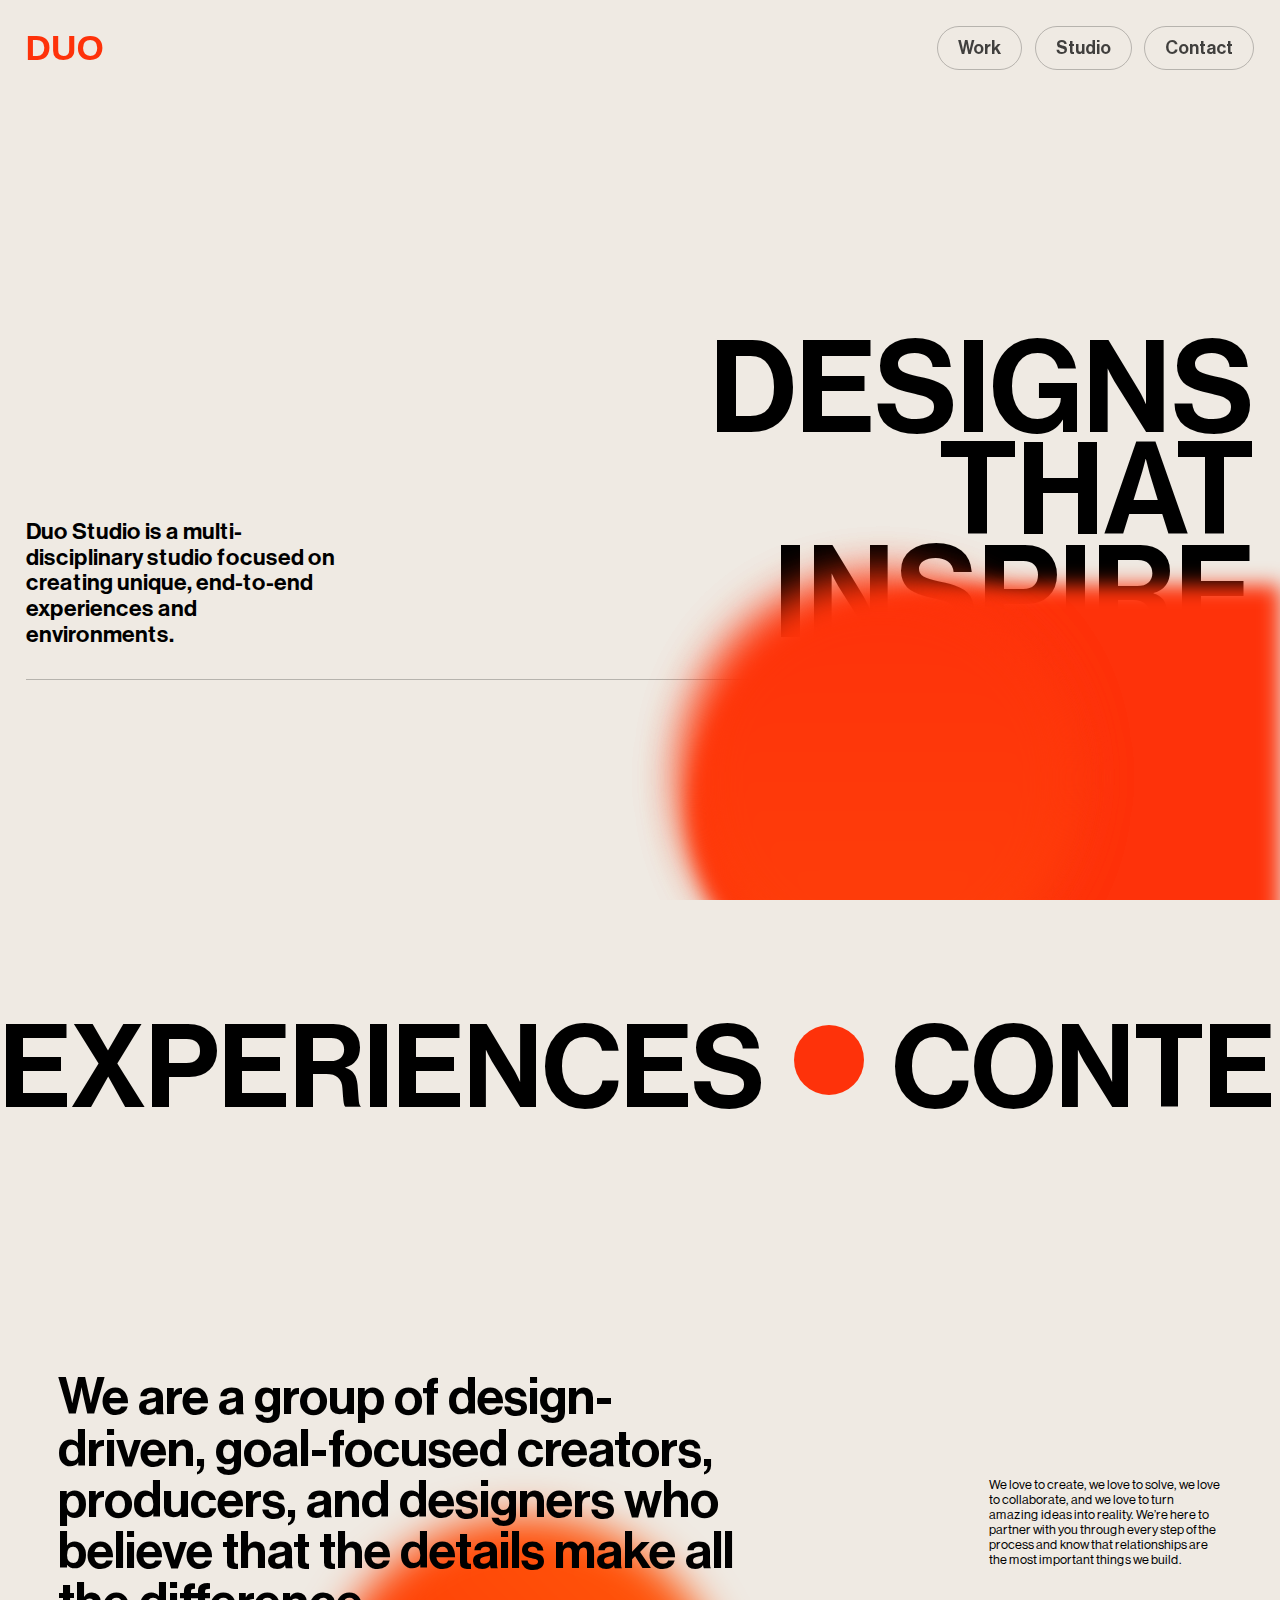
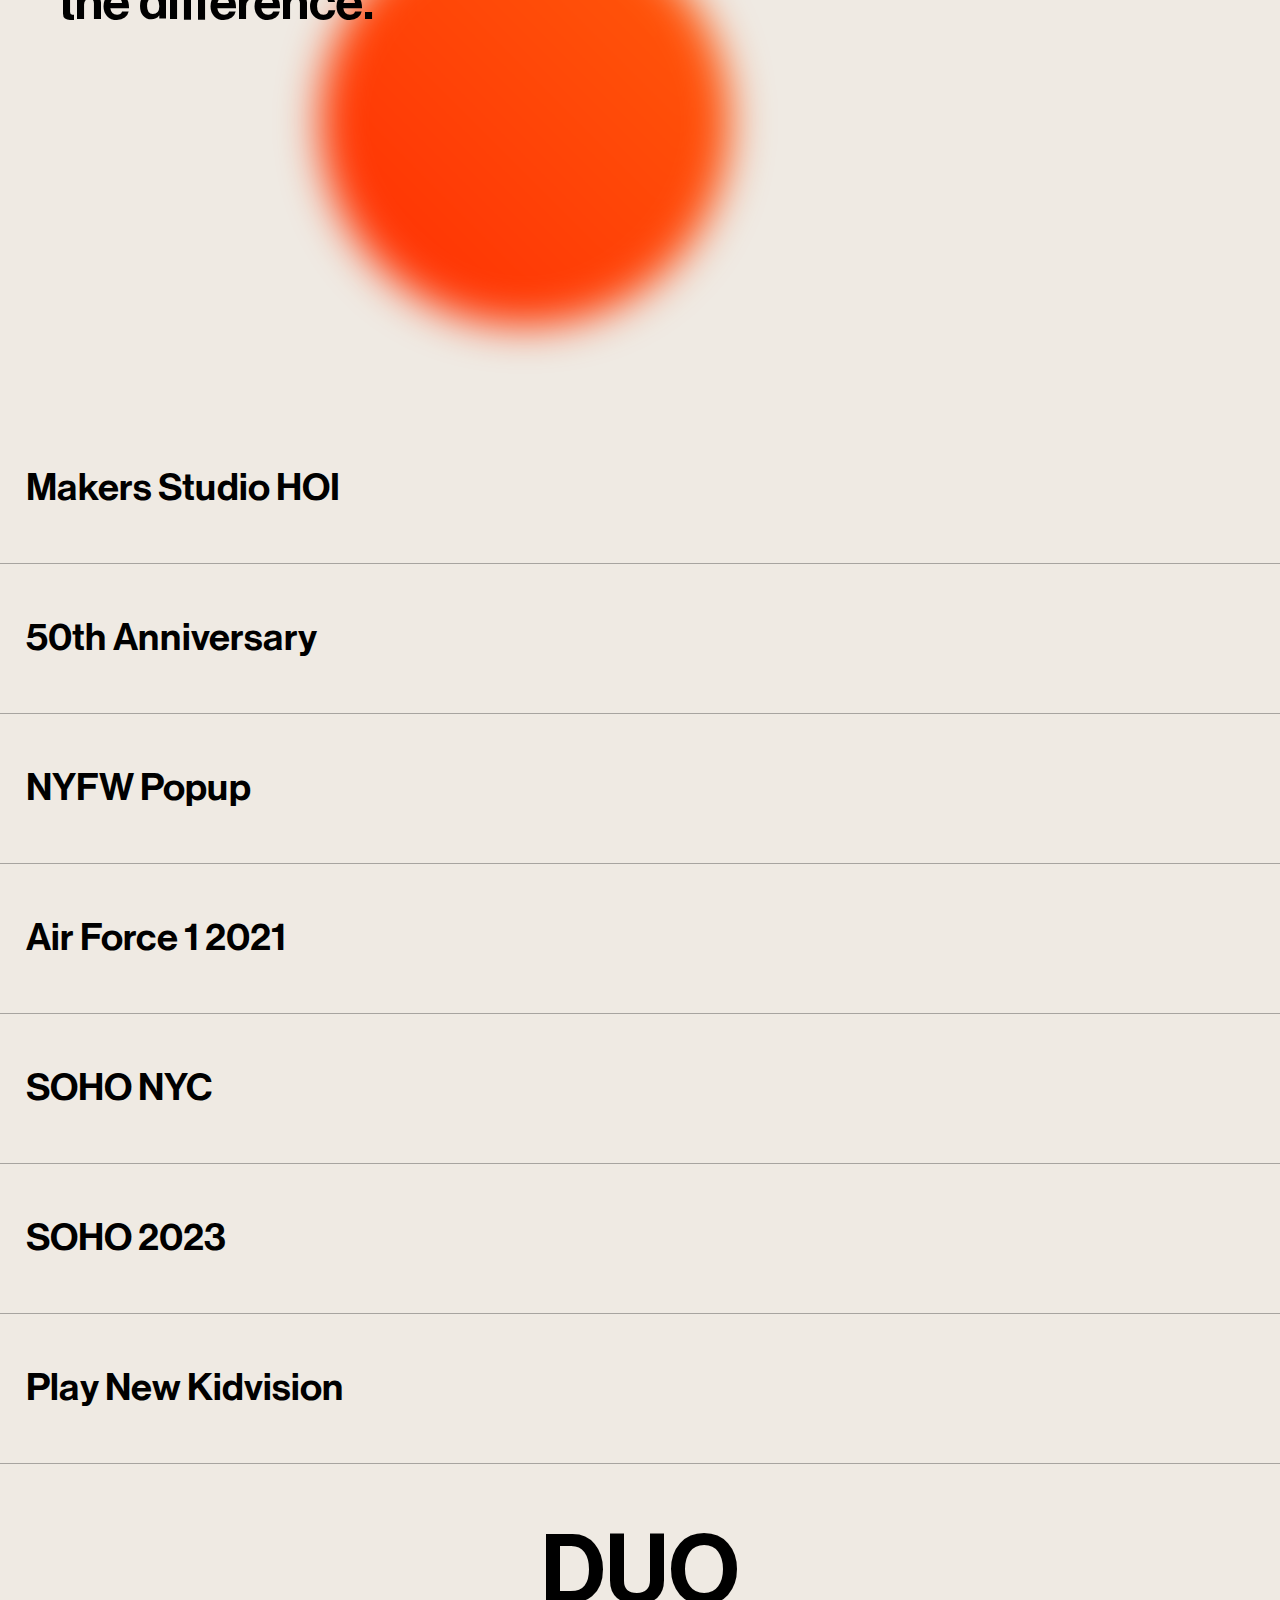
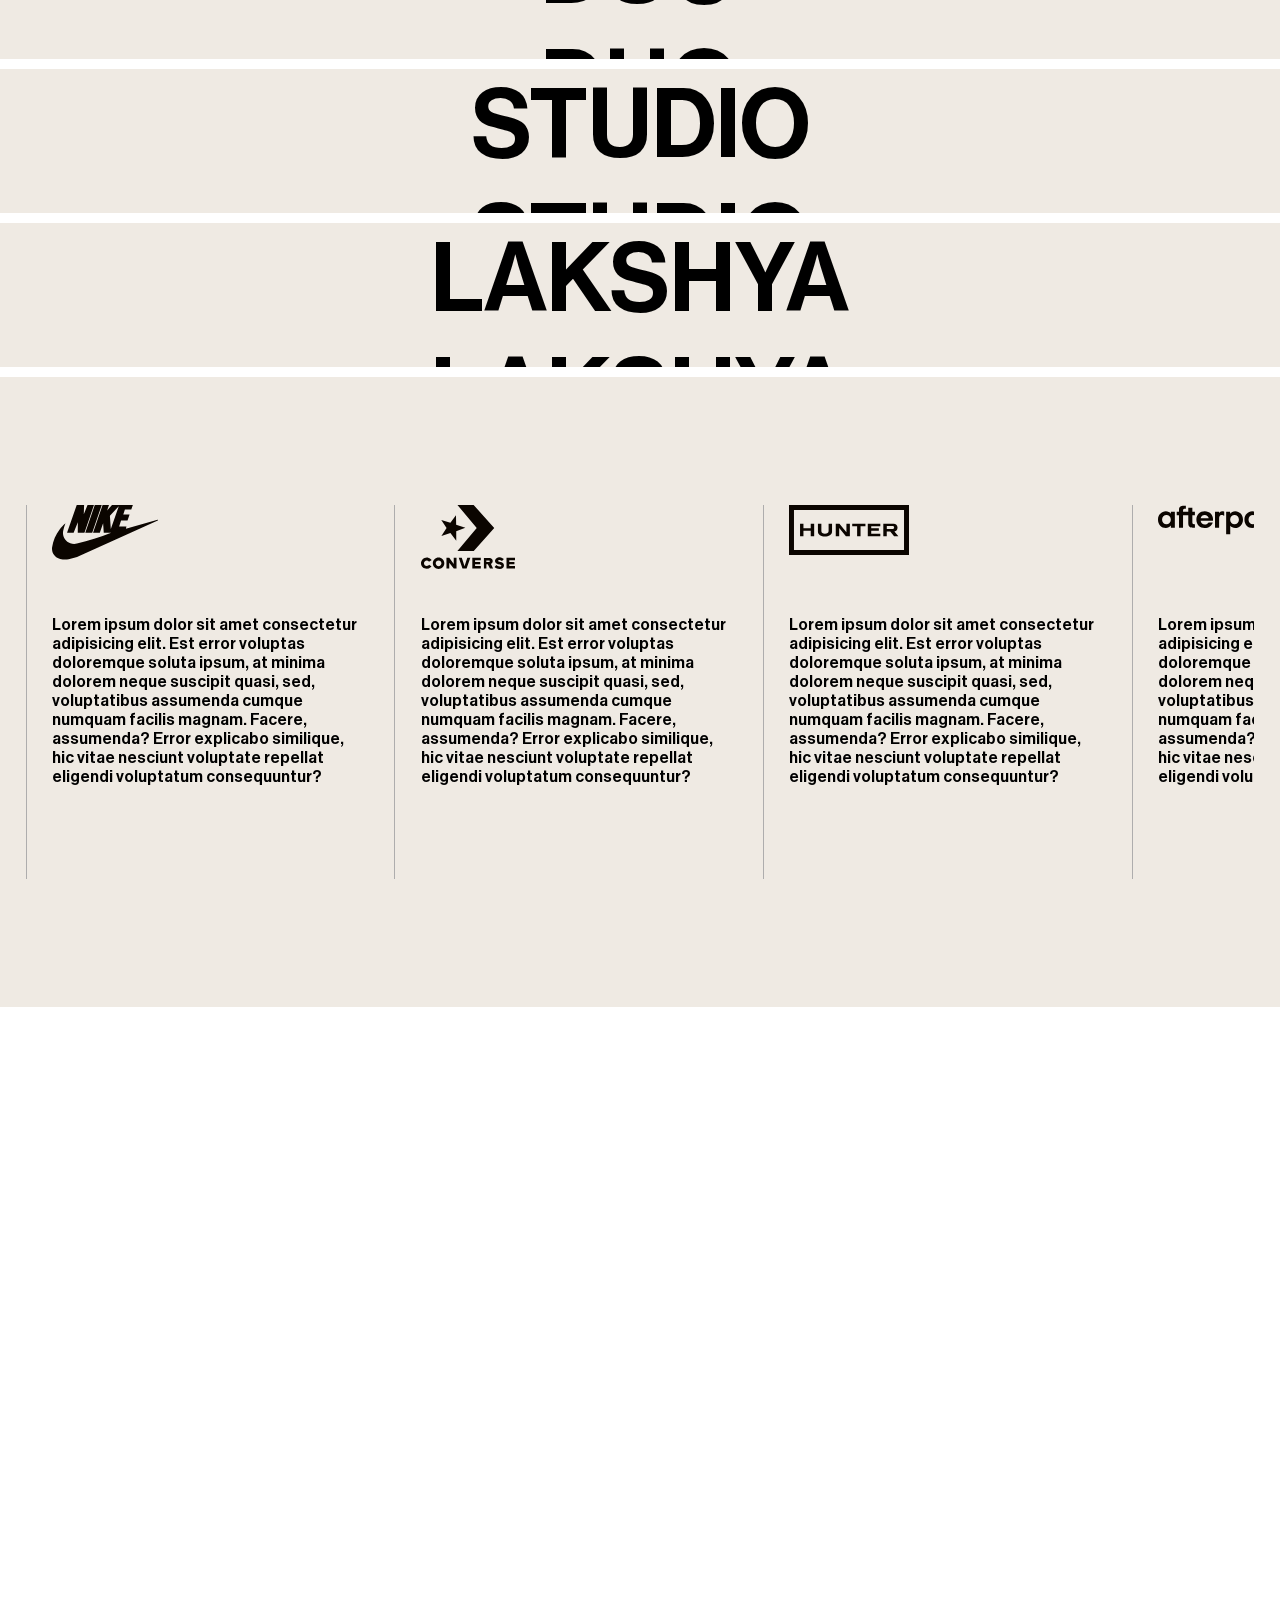
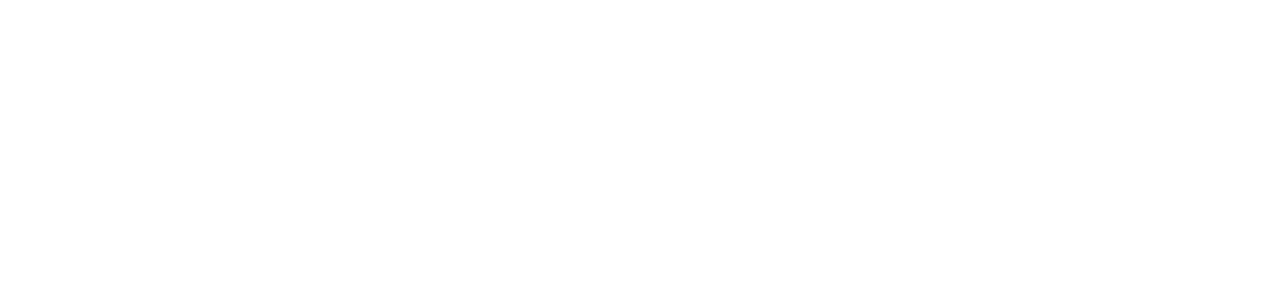
==== commit a350fee0: "home responsive done" ====
--- a/index.html
+++ b/index.html
@@ -8,17 +8,18 @@
     <link rel="shortcut icon" href="https://d33wubrfki0l68.cloudfront.net/439bf938233c24af021ffe6d206cd42f546e1143/ff4ed/assets/logo.svg" type="image/x-icon">
     <link rel="stylesheet" href="https://cdn.jsdelivr.net/npm/locomotive-scroll@3.5.4/dist/locomotive-scroll.css">
     <link rel="stylesheet" href="https://cdn.jsdelivr.net/npm/swiper@11/swiper-bundle.min.css" />
+    <link rel="stylesheet" type="text/css" href="https://cdnjs.cloudflare.com/ajax/libs/font-awesome/5.15.1/css/all.min.css">
     <link rel="stylesheet" href="style.css">
 </head>
 
 <body>
-    <div class="cursor"></div>
-
-    <div id="loader">
-        <h1>ENVIRONMENTS</h1>
-        <h1>EXPERIENCES</h1>
-        <h1>CONTENT</h1>
-    </div>
+    <!-- <div class="cursor"></div> -->
+
+    <!-- <div id="loader">
+        <h1>Environments</h1>
+        <h1>Experiences</h1>
+        <h1>Content</h1>
+    </div> -->
     <div id="fixed-image">
 
     </div>
@@ -222,12 +223,34 @@
         </div>
     </div>
     <div id="footer">
+        <h1 style="text-align: center;">DUO ST</h1>
         <div id="footer-div">
-
-        </div>
-        <h1 style="text-align: center;">DUO ST</h1>
+            <div class="nav-items">
+                <ul>
+                    <li><a href="index.html"><h4>HOME</h4></a></li>
+                    <li><a href="#"><h4>WORK</h4></a></li>
+                    <li><a href="#"><h4>STUDIO</h4></a></li>
+                    <li><a href="contact.html"><h4>CONTACT</h4></a></li>
+                </ul>
+                
+            </div>
+            <div id="hero-shape">
+                <div id="hero-1"></div>
+                <div id="hero-2"></div>
+                <div id="hero-3"></div>
+            </div>
+        </div>
+        <br>
         <div id="footer-bottom">
-
+            <div class="social">
+                <ul>
+                    <li><a href=""><h4>Copyright &copy; Duo Studio</h4></a></li>
+                    <li><a href=""><h4><img src="https://assets-global.website-files.com/64d3dd9edfb41666c35b15b7/64d3dd9edfb41666c35b15cb_Globe.svg" alt="" srcset="">Ahmedbad,IN</h4></a></li>
+                    <li><a href=""><h4><i style="color: white;" class="fa-brands fa-square-github"></i>GitHub</h4></a></li>
+                    <li><a href=""><h4><i style="color: white;" class="fab fa-linkedin-in"></i>LinkedIn</h4></a></li>
+                </ul>
+                
+            </div>
         </div>
     </div>
     <script src="https://cdn.jsdelivr.net/npm/locomotive-scroll@3.5.4/dist/locomotive-scroll.js"></script>
--- a/style.css
+++ b/style.css
@@ -509,6 +509,56 @@
     height: 10vh;
     width: 100%;
 }
+
+#footer-div #hero-shape {
+    position: absolute;
+    width: 146vw;
+    height: 36vw;
+    right: 0;
+    top: -35vh;
+}
+
+#footer-div #hero-1 {
+    background-color: #FE320A;
+    height: 100%;
+    width: 100%;
+    border-top-left-radius: 50%;
+    border-bottom-left-radius: 50%;
+    filter: blur(10px);
+    position: absolute;
+}
+
+#footer-div #hero-2 {
+    background: linear-gradient(#FE320A, #fe3f0a);
+
+    height: 30vw;
+    width: 30vw;
+    border-radius: 50%;
+    position: absolute;
+    animation-name: anime2;
+    animation-duration: 5.5s;
+    animation-timing-function: linear;
+    animation-iteration-count: infinite;
+    animation-direction: alternate;
+    filter: blur(25px);
+    animation-timing-function: ease-in-out;
+}
+
+#footer-div #hero-3 {
+    background: linear-gradient(#FE320A, #fe3f0a);
+    height: 30vw;
+    position: absolute;
+    width: 30vw;
+    border-radius: 50%;
+    filter: blur(25px);
+    animation-name: anime1;
+    animation-duration: 5.5s;
+    animation-timing-function: linear;
+    animation-iteration-count: infinite;
+    animation-direction: alternate;
+    animation-timing-function: ease-in-out;
+}
+
 
 #full-scr {
     height: 100vh;
@@ -699,6 +749,65 @@
 
 }
 
+.nav-items{
+    margin: 30px 0;
+}
+
+.nav-items ul{
+    /* padding: 2vw 0vw; */
+    /* width: 100%; */
+    display: flex;
+    /* align-items: center; */
+    /* position: relative; */
+    /* z-index: 100; */
+    /* gap: 4rem; */
+    list-style-type: none;
+    gap: 18rem;
+    justify-content: center;
+}
+
+.nav-items ul li a{
+    color: #fff;
+    margin: 20px;
+    font-size: 2.2rem;
+    opacity: 1;
+    transition: 0.5s;
+}
+
+.nav-items ul li a:hover{
+    opacity: 1;
+}
+
+
+#footer-bottom{
+    margin: 30px 0;
+}
+
+#footer-bottom ul{
+    /* padding: 2vw 0vw; */
+    /* width: 100%; */
+    display: flex;
+    /* align-items: center; */
+    /* position: relative; */
+    /* z-index: 100; */
+    /* gap: 4rem; */
+    list-style-type: none;
+    gap: 18rem;
+    justify-content: center;
+}
+
+#footer-bottom ul li a{
+    color: #FE320A;
+    margin: 20px;
+    font-size: 1.2rem;
+    opacity: 0.7;
+    transition: 0.5s;
+}
+
+#footer-bottom ul li a:hover{
+    opacity: 1;
+}
+
 #loader{
     height: 100%;
     width: 100%;
@@ -751,4 +860,130 @@
         font-size: 9vw;
       
     }
+
+    #center h1{
+        font-size: 3.2rem;
+        margin-top: 18%;
+    }
+
+    #hero-shape {
+        position: absolute;
+        width: 50vw;
+        height: 86vw;
+        right: 0;
+        top: 42vh;
+    }
+
+    .elem h2{
+        font-size: 1.5rem;
+    }
+
+    .elem{
+        height: 140px;
+        width: 100%;
+        position: relative;
+    /* align-items: center; */
+    /* padding: 0 2vw; */
+    }
+
+    .element{
+        background-color: #EFEAE3;
+        margin-bottom: 10px;
+        display: flex;
+        align-items: center;
+        justify-content: center;
+        position: relative;
+    }
+    .element img{
+        position: absolute;
+        opacity: 0;
+        transition: all ease-out 0.5s;
+        transform: translateY(10%) rotate(2deg);
+    }
+    .element img:nth-child(1){
+        left: 2%;
+    }
+    .element img:nth-child(3){
+        right: 5%;
+    }
+    .text-div{
+        margin-top: 20px;
+        height: 4.8vh;
+        position: relative;
+        z-index: 9;
+        overflow: hidden;
+    }
+    .element h1{
+        font-size: 7.5vw;
+        font-weight: 600;
+        transition: all ease-out 0.5s;
+    }
+    
+    .element:hover h1{
+        transform: translateY(-100%);
+        color: #FE320A;
+    }
+    .element:hover img{
+        opacity: 1;
+        height: 110px;
+        width: 120px;
+        transform: translateY(0%) rotate(0deg);
+    
+    }
+
+    #footer-div #hero-shape {
+        position: absolute;
+        width: 146vw;
+        height: 139vw;
+        right: 0;
+        top: -9%;
+    }
+
+    #footer-bottom ul{
+        gap: 5px;
+    }
+
+    #footer-bottom ul li a{
+        font-size: 0.6rem;
+    }
+
+    #footer-bottom ul li a img{
+        height: 10px;
+    }
+
+    .nav-items{
+        margin-top: 20%;
+    }
+    
+    .nav-items ul{
+        /* padding: 2vw 0vw; */
+        /* width: 100%; */
+        display: flex;
+        /* align-items: center; */
+        /* position: relative; */
+        /* z-index: 100; */
+        /* gap: 4rem; */
+        list-style-type: none;
+        gap: 1rem;
+        justify-content: center;
+    }
+    
+    .nav-items ul li a{
+        color: #fff;
+        margin: 20px;
+        font-size: 1rem;
+        opacity: 1;
+        transition: 0.5s;
+    }
+
+    .swiper {
+        width: 100%;
+        height: 105%;
+    }
+    
+    .swiper-slide {
+        width: 70%;
+        border-left: 1px solid #aeadad;
+        padding: 0 2vw;
+    }
 }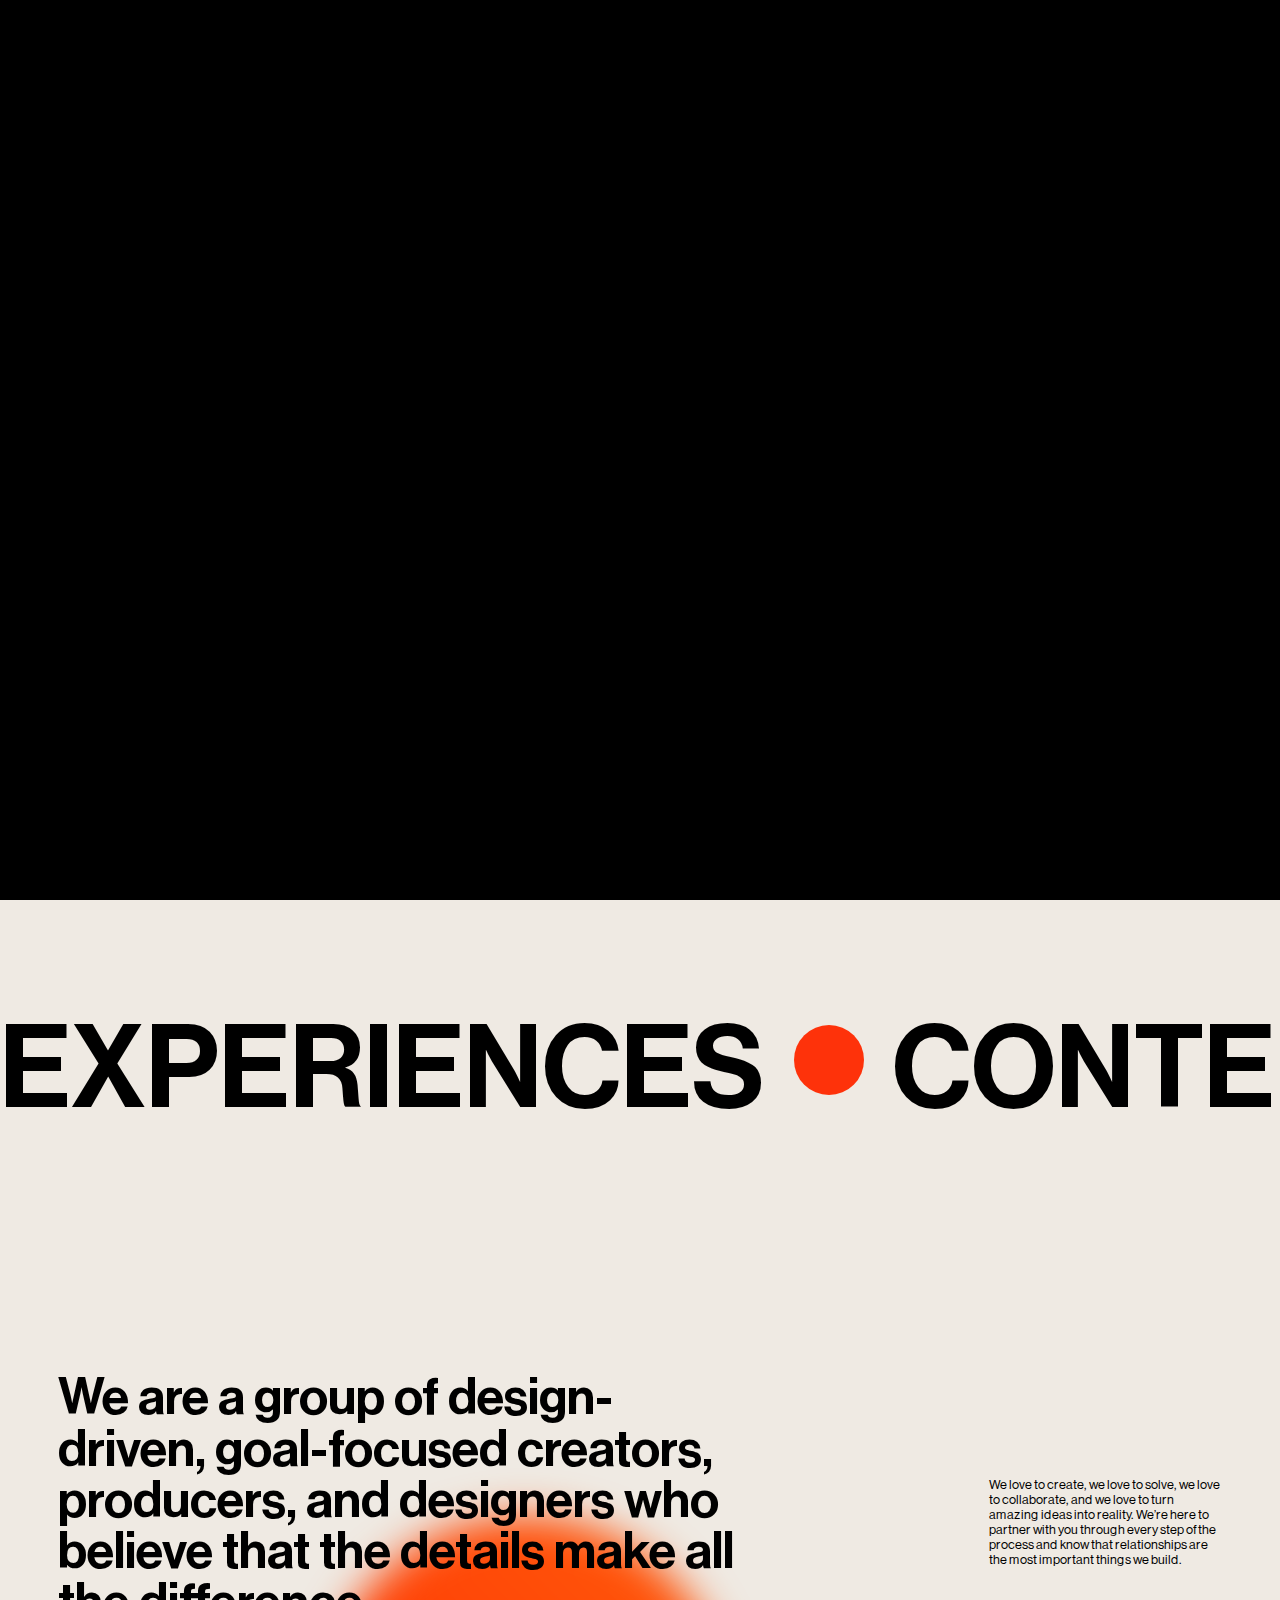
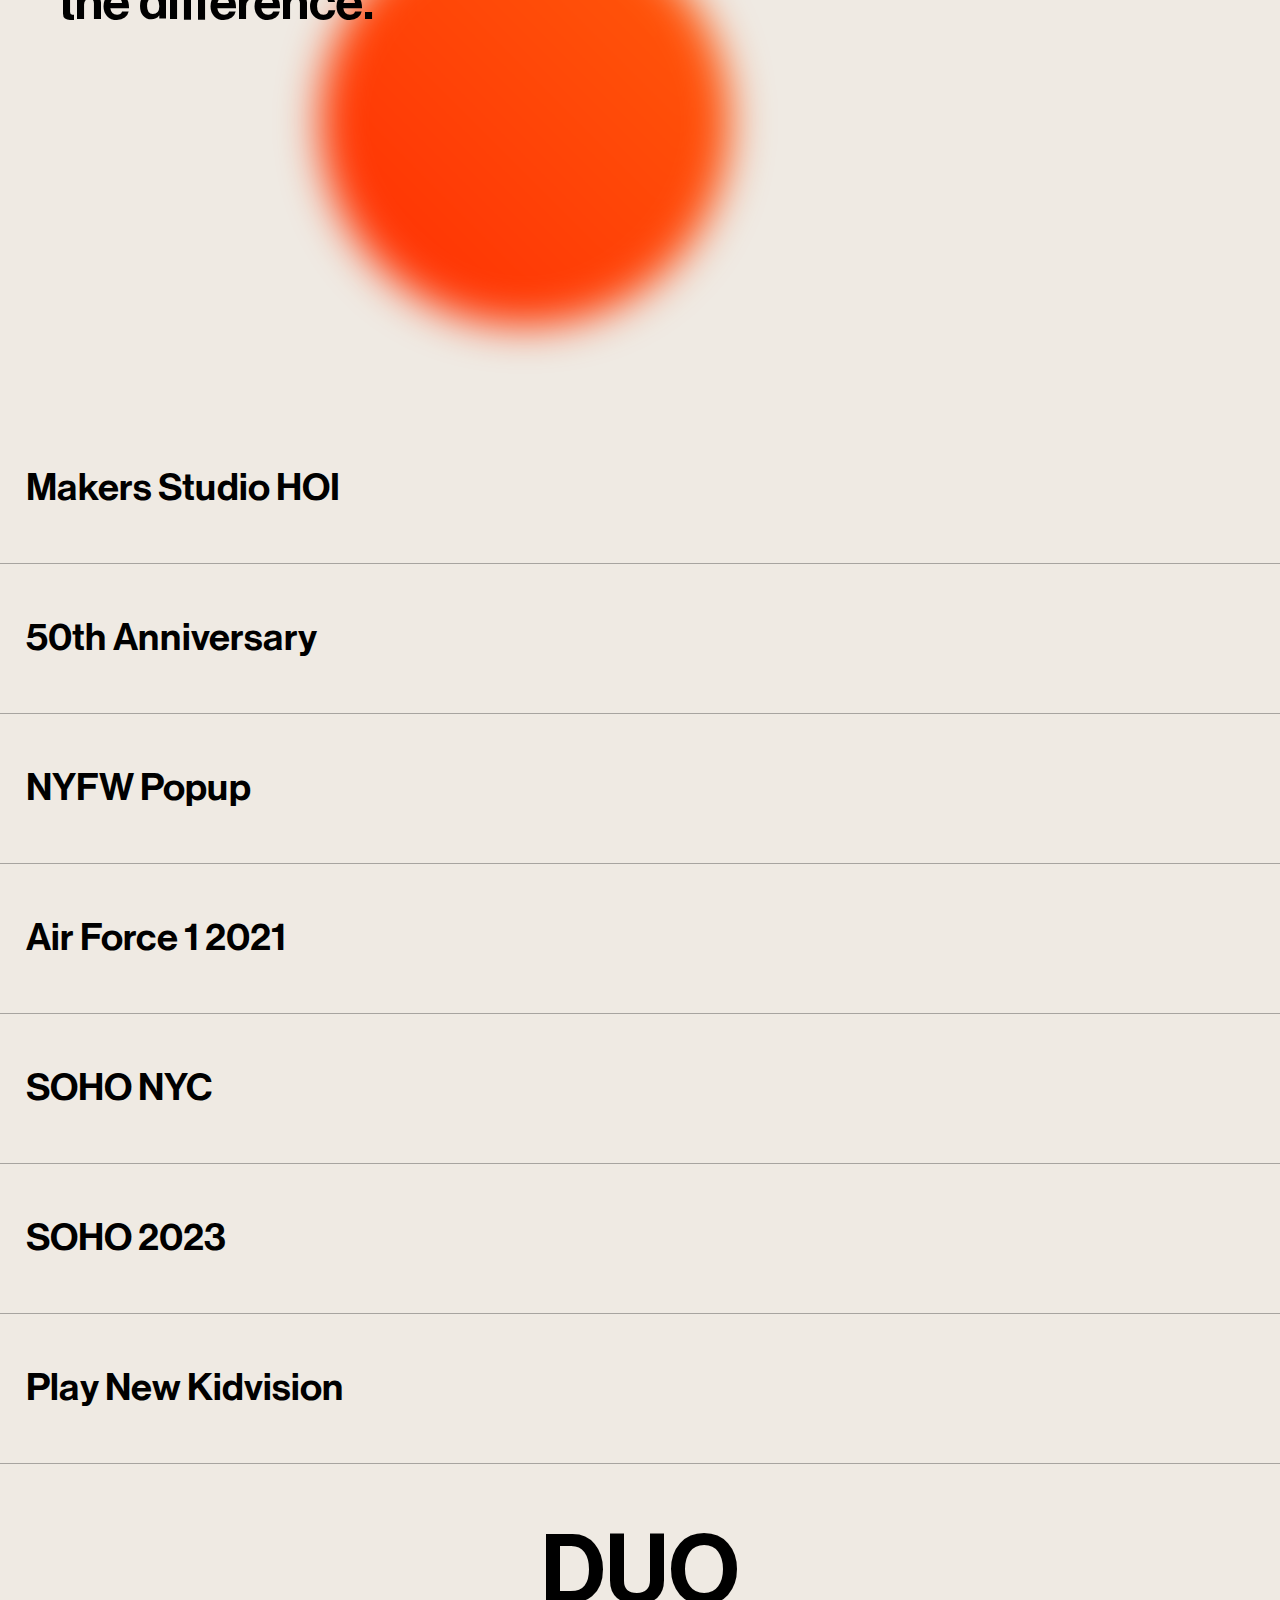
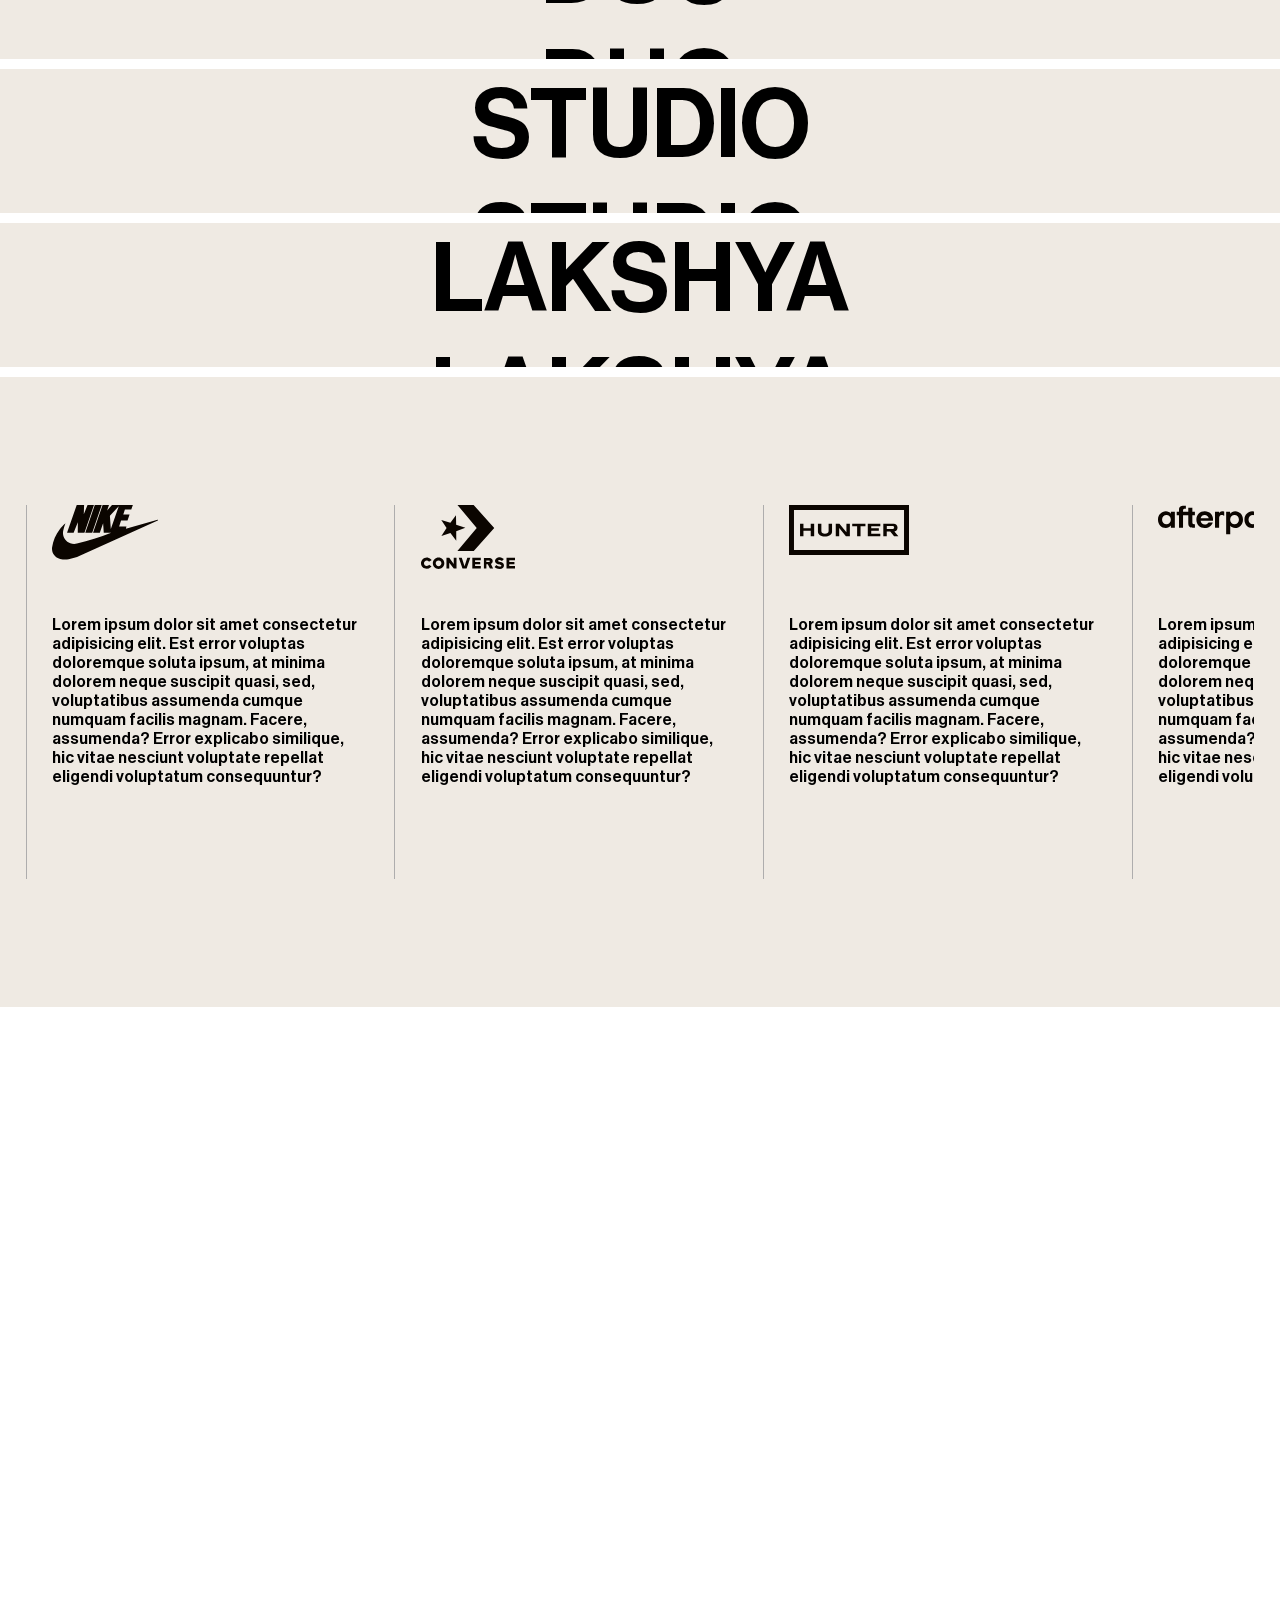
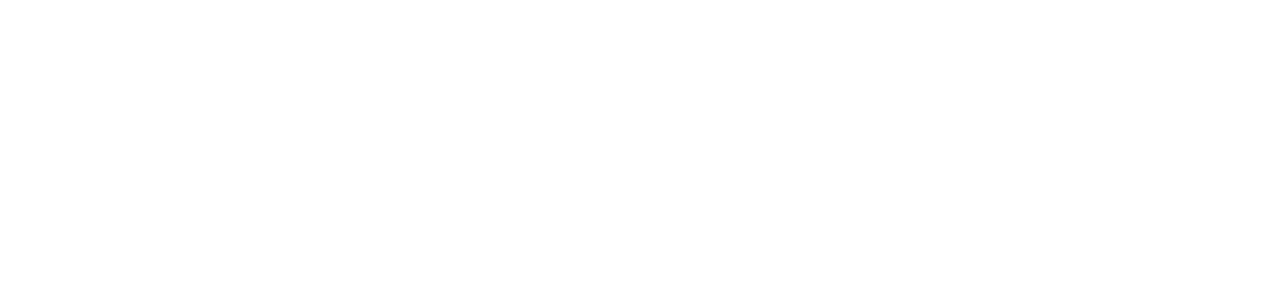
==== commit 3bc83418: "loader on" ====
--- a/index.html
+++ b/index.html
@@ -15,11 +15,11 @@
 <body>
     <!-- <div class="cursor"></div> -->
 
-    <!-- <div id="loader">
+    <div id="loader">
         <h1>Environments</h1>
         <h1>Experiences</h1>
         <h1>Content</h1>
-    </div> -->
+    </div>
     <div id="fixed-image">
 
     </div>
--- a/style.css
+++ b/style.css
@@ -936,7 +936,7 @@
         width: 146vw;
         height: 139vw;
         right: 0;
-        top: -9%;
+        top: -20%;
     }
 
     #footer-bottom ul{
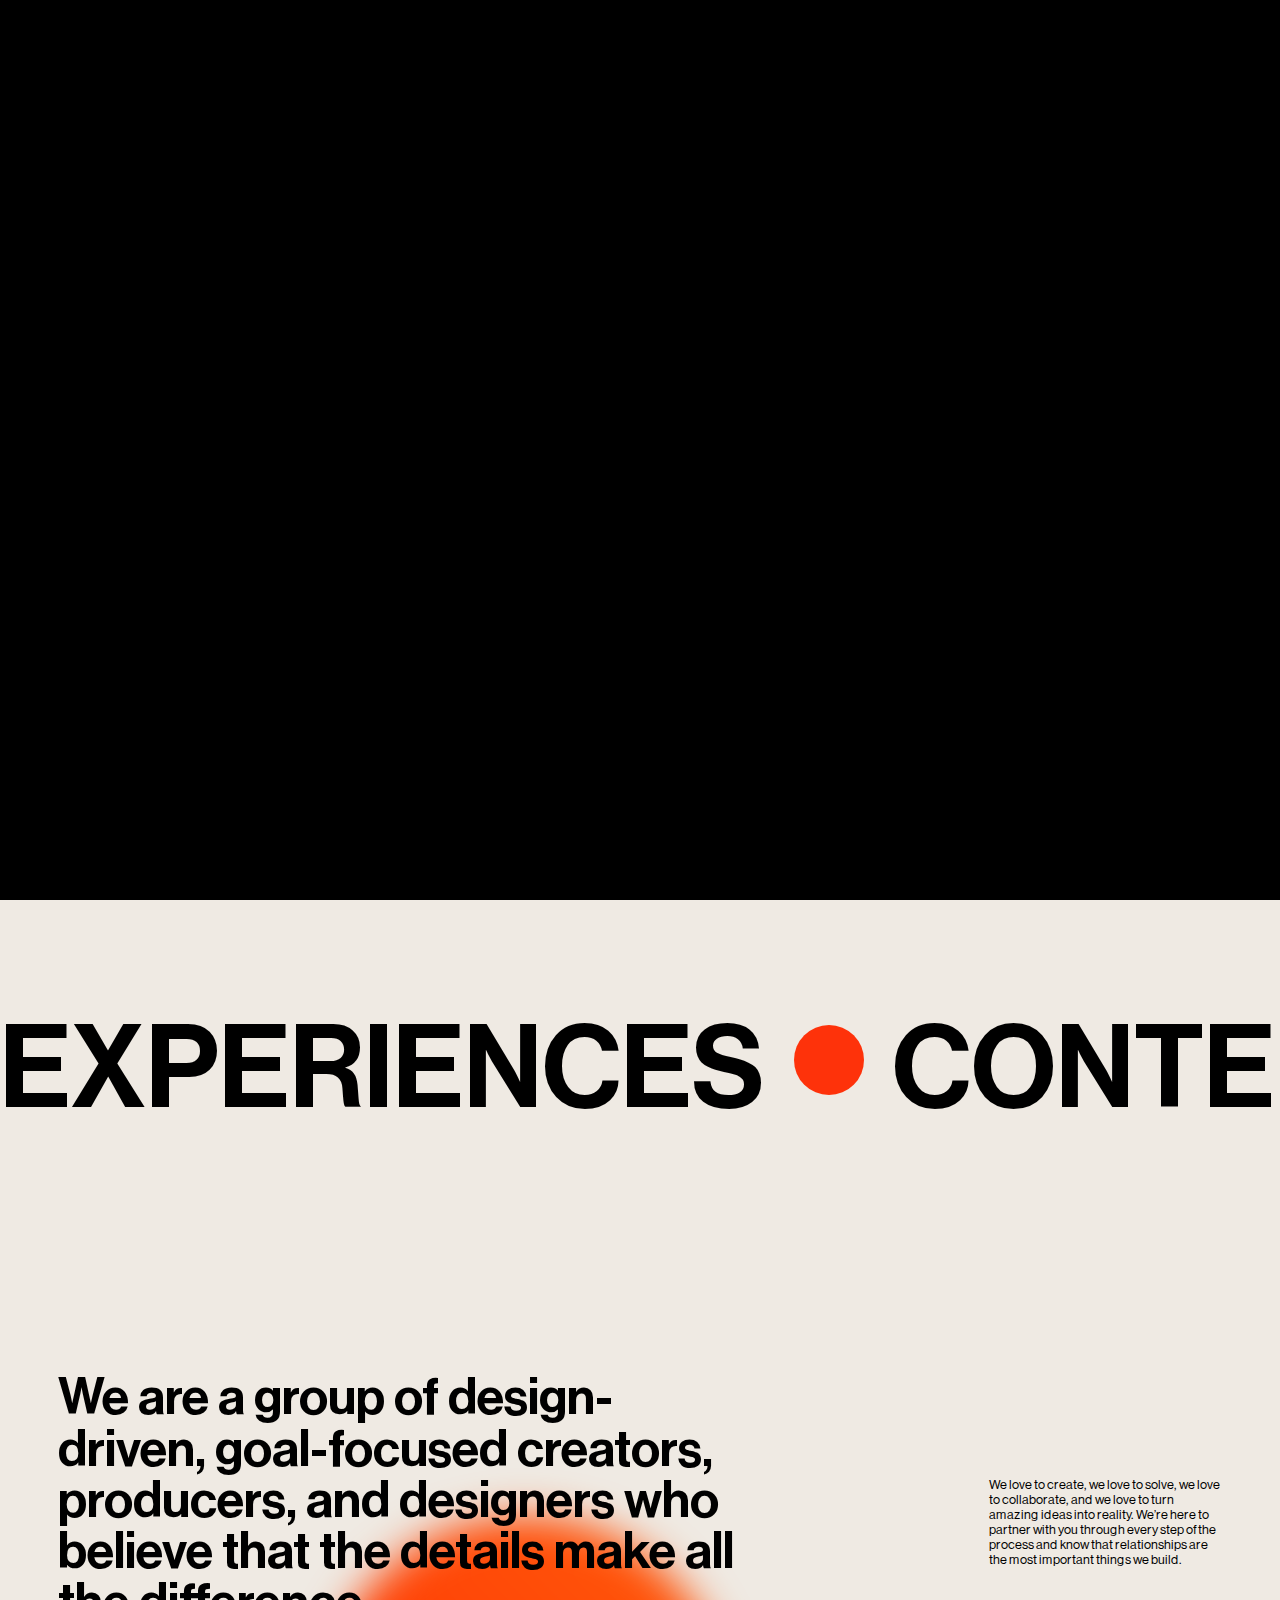
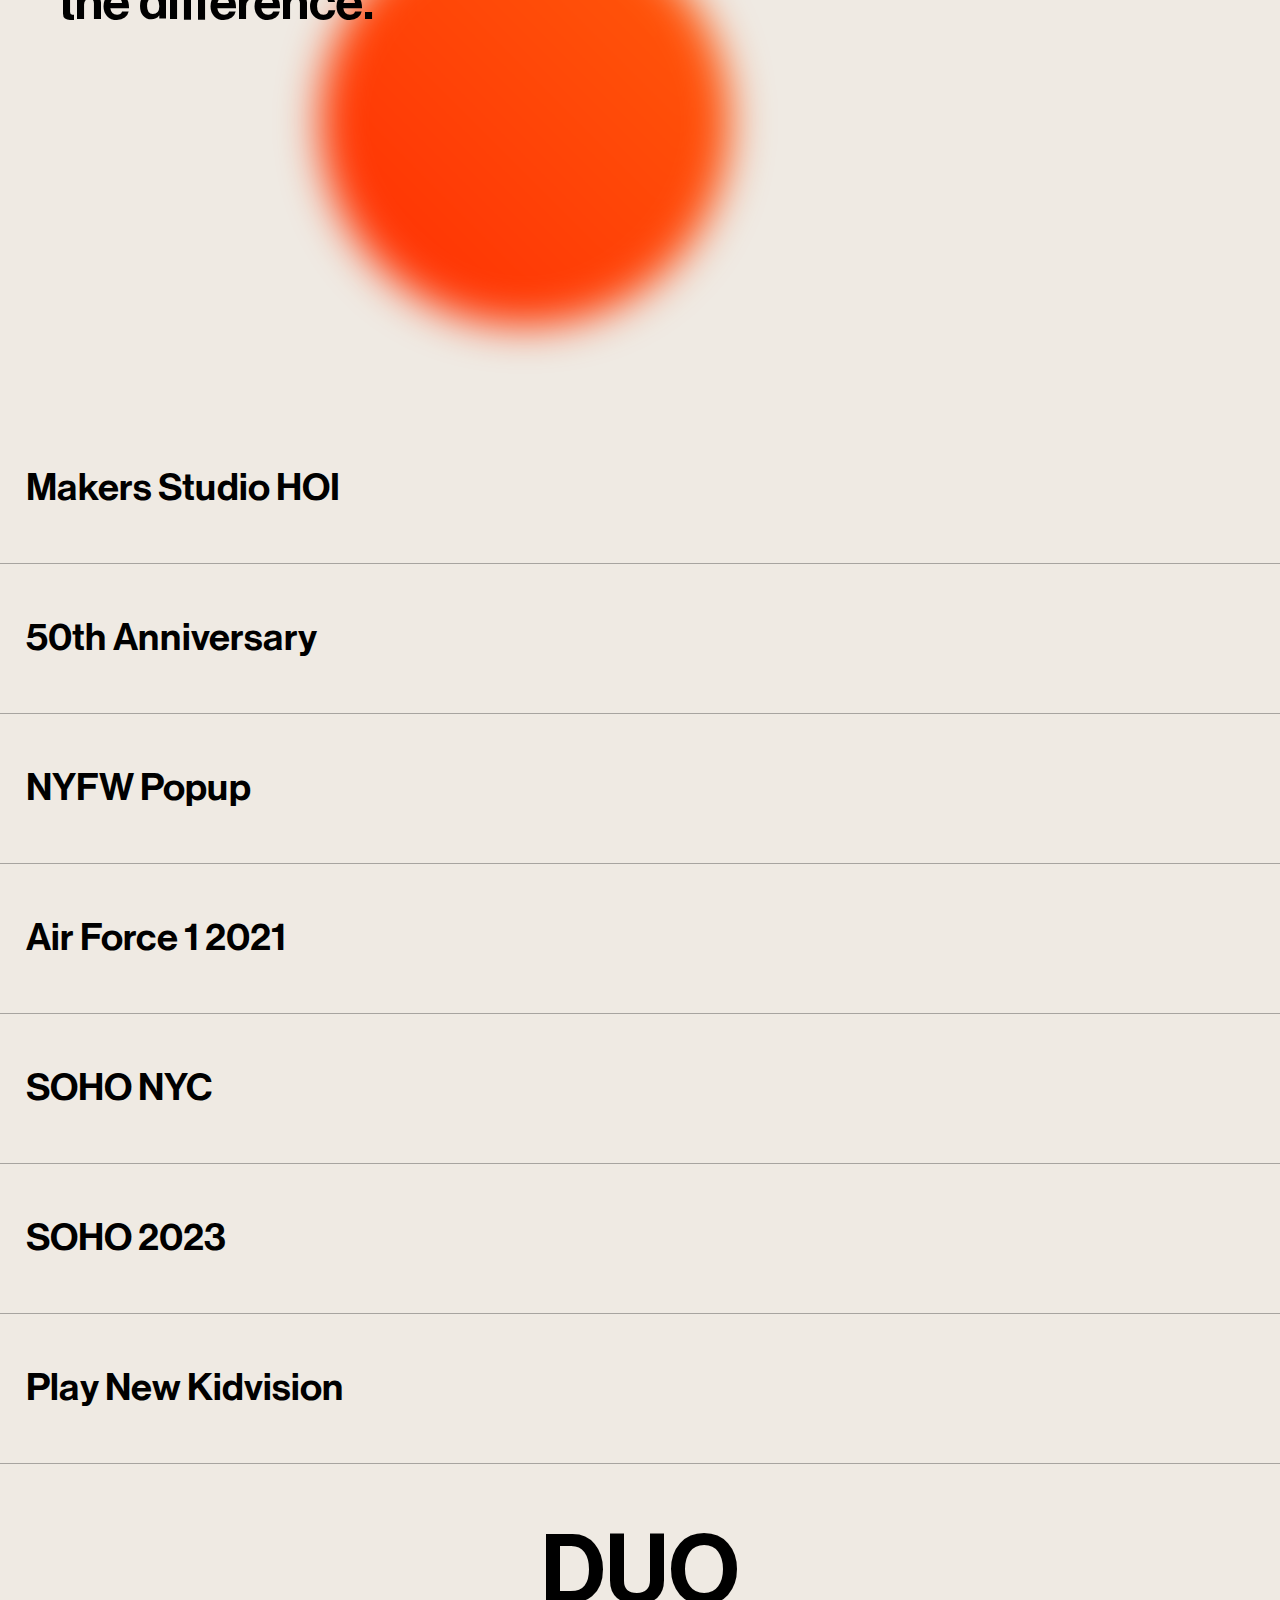
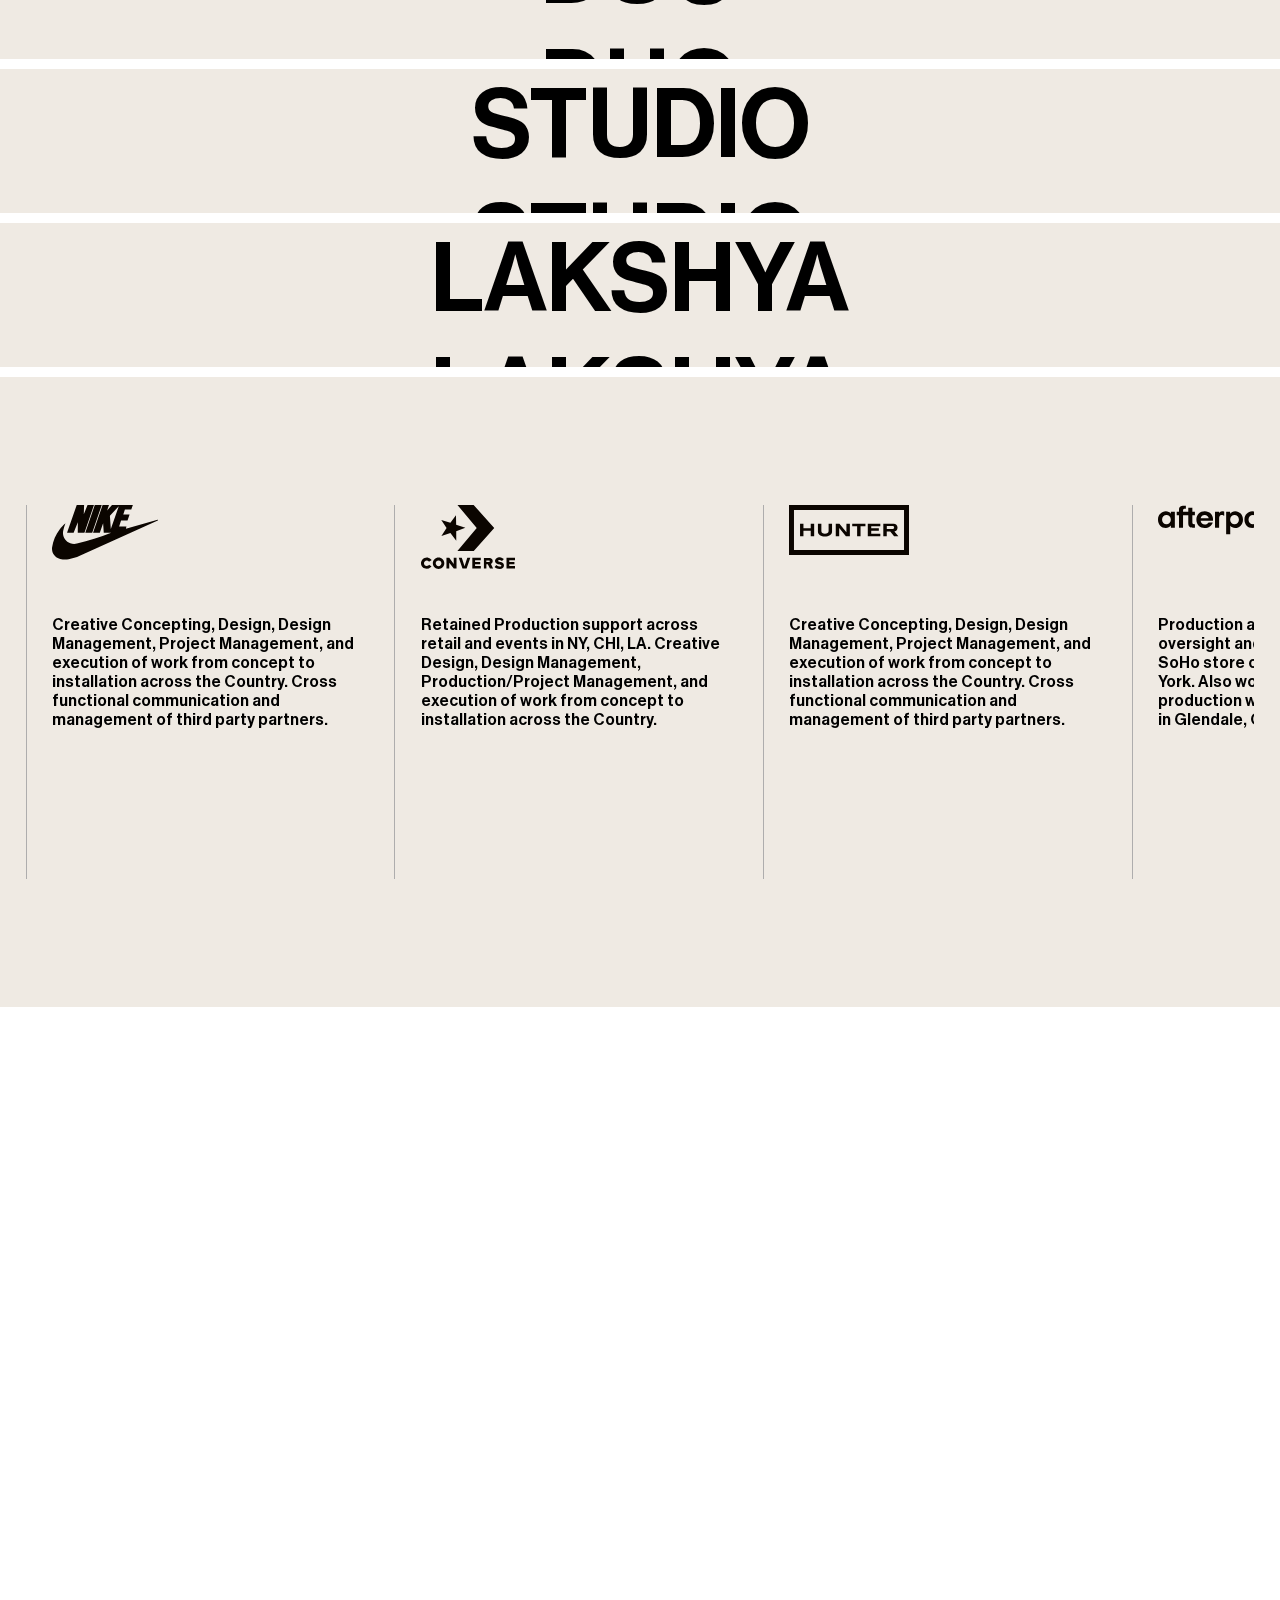
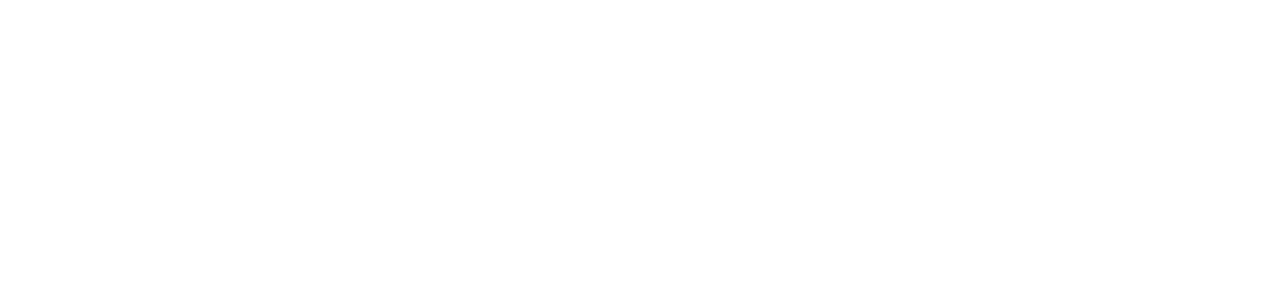
==== commit dac94742: "slider update" ====
--- a/index.html
+++ b/index.html
@@ -177,37 +177,37 @@
                     <div class="swiper-slide">
                         <img src="images/nike.svg" alt="" srcset="">
                         <br><br><br>
-                        <p>Lorem ipsum dolor sit amet consectetur adipisicing elit. Est error voluptas doloremque soluta ipsum, at minima dolorem neque suscipit quasi, sed, voluptatibus assumenda cumque numquam facilis magnam. Facere, assumenda? Error explicabo similique, hic vitae nesciunt voluptate repellat eligendi voluptatum consequuntur?</p>
+                        <p>Creative Concepting, Design, Design Management, Project Management, and execution of work from concept to installation across the Country. Cross functional communication and management of third party partners.</p>
                     </div>
                     <div class="swiper-slide">
                         <img src="images/converse.svg" alt="" srcset="">
                         <br><br><br>
-                        <p>Lorem ipsum dolor sit amet consectetur adipisicing elit. Est error voluptas doloremque soluta ipsum, at minima dolorem neque suscipit quasi, sed, voluptatibus assumenda cumque numquam facilis magnam. Facere, assumenda? Error explicabo similique, hic vitae nesciunt voluptate repellat eligendi voluptatum consequuntur?</p>
+                        <p>Retained Production support across retail and events in NY, CHI, LA. Creative Design, Design Management, Production/Project Management, and execution of work from concept to installation across the Country.</p>
                     </div>
                     <div class="swiper-slide">
                         <img src="images/hunter.svg" alt="" srcset="">
                         <br><br><br>
-                        <p>Lorem ipsum dolor sit amet consectetur adipisicing elit. Est error voluptas doloremque soluta ipsum, at minima dolorem neque suscipit quasi, sed, voluptatibus assumenda cumque numquam facilis magnam. Facere, assumenda? Error explicabo similique, hic vitae nesciunt voluptate repellat eligendi voluptatum consequuntur?</p>
+                        <p>Creative Concepting, Design, Design Management, Project Management, and execution of work from concept to installation across the Country. Cross functional communication and management of third party partners.</p>
                     </div>
                     <div class="swiper-slide">
                         <img src="images/afterpay.svg" alt="" srcset="">
                         <br><br><br>
-                        <p>Lorem ipsum dolor sit amet consectetur adipisicing elit. Est error voluptas doloremque soluta ipsum, at minima dolorem neque suscipit quasi, sed, voluptatibus assumenda cumque numquam facilis magnam. Facere, assumenda? Error explicabo similique, hic vitae nesciunt voluptate repellat eligendi voluptatum consequuntur?</p>
+                        <p>Production and design along with install oversight and execution support for the SoHo store opening on Broadway St, New York. Also working on creative and production work for a new store opening in Glendale, California.</p>
                     </div>
                     <div class="swiper-slide">
                         <img src="images/nike.svg" alt="" srcset="">
                         <br><br><br>
-                        <p>Lorem ipsum dolor sit amet consectetur adipisicing elit. Est error voluptas doloremque soluta ipsum, at minima dolorem neque suscipit quasi, sed, voluptatibus assumenda cumque numquam facilis magnam. Facere, assumenda? Error explicabo similique, hic vitae nesciunt voluptate repellat eligendi voluptatum consequuntur?</p>
+                        <p>Design and Production partner for Hunter Holiday 2022 Pop-in at Nordstrom 57th St, New York, including activations in Women’s, Men’s and Kid’s zones. Thirty-five (35) additional smaller take-downs in Nordstrom stores across the US. Concept design for Holiday boot customization events in stores across winter 2022.</p>
                     </div>
                     <div class="swiper-slide">
                         <img src="images/converse.svg" alt="" srcset="">
                         <br><br><br>
-                        <p>Lorem ipsum dolor sit amet consectetur adipisicing elit. Est error voluptas doloremque soluta ipsum, at minima dolorem neque suscipit quasi, sed, voluptatibus assumenda cumque numquam facilis magnam. Facere, assumenda? Error explicabo similique, hic vitae nesciunt voluptate repellat eligendi voluptatum consequuntur?</p>
+                        <p>Production and design along with install oversight and execution support for the SoHo store opening on Broadway St, New York. Also working on creative and production work for a new store opening in Glendale, California.</p>
                     </div>
                     <div class="swiper-slide">
                         <img src="images/hunter.svg" alt="" srcset="">
                         <br><br><br>
-                        <p>Lorem ipsum dolor sit amet consectetur adipisicing elit. Est error voluptas doloremque soluta ipsum, at minima dolorem neque suscipit quasi, sed, voluptatibus assumenda cumque numquam facilis magnam. Facere, assumenda? Error explicabo similique, hic vitae nesciunt voluptate repellat eligendi voluptatum consequuntur?</p>
+                        <p>Creative Concepting, Design, Design Management, Project Management, and execution of work from concept to installation across the Country. Cross functional communication and management of third party partners.</p>
                     </div>
                 </div>
 
